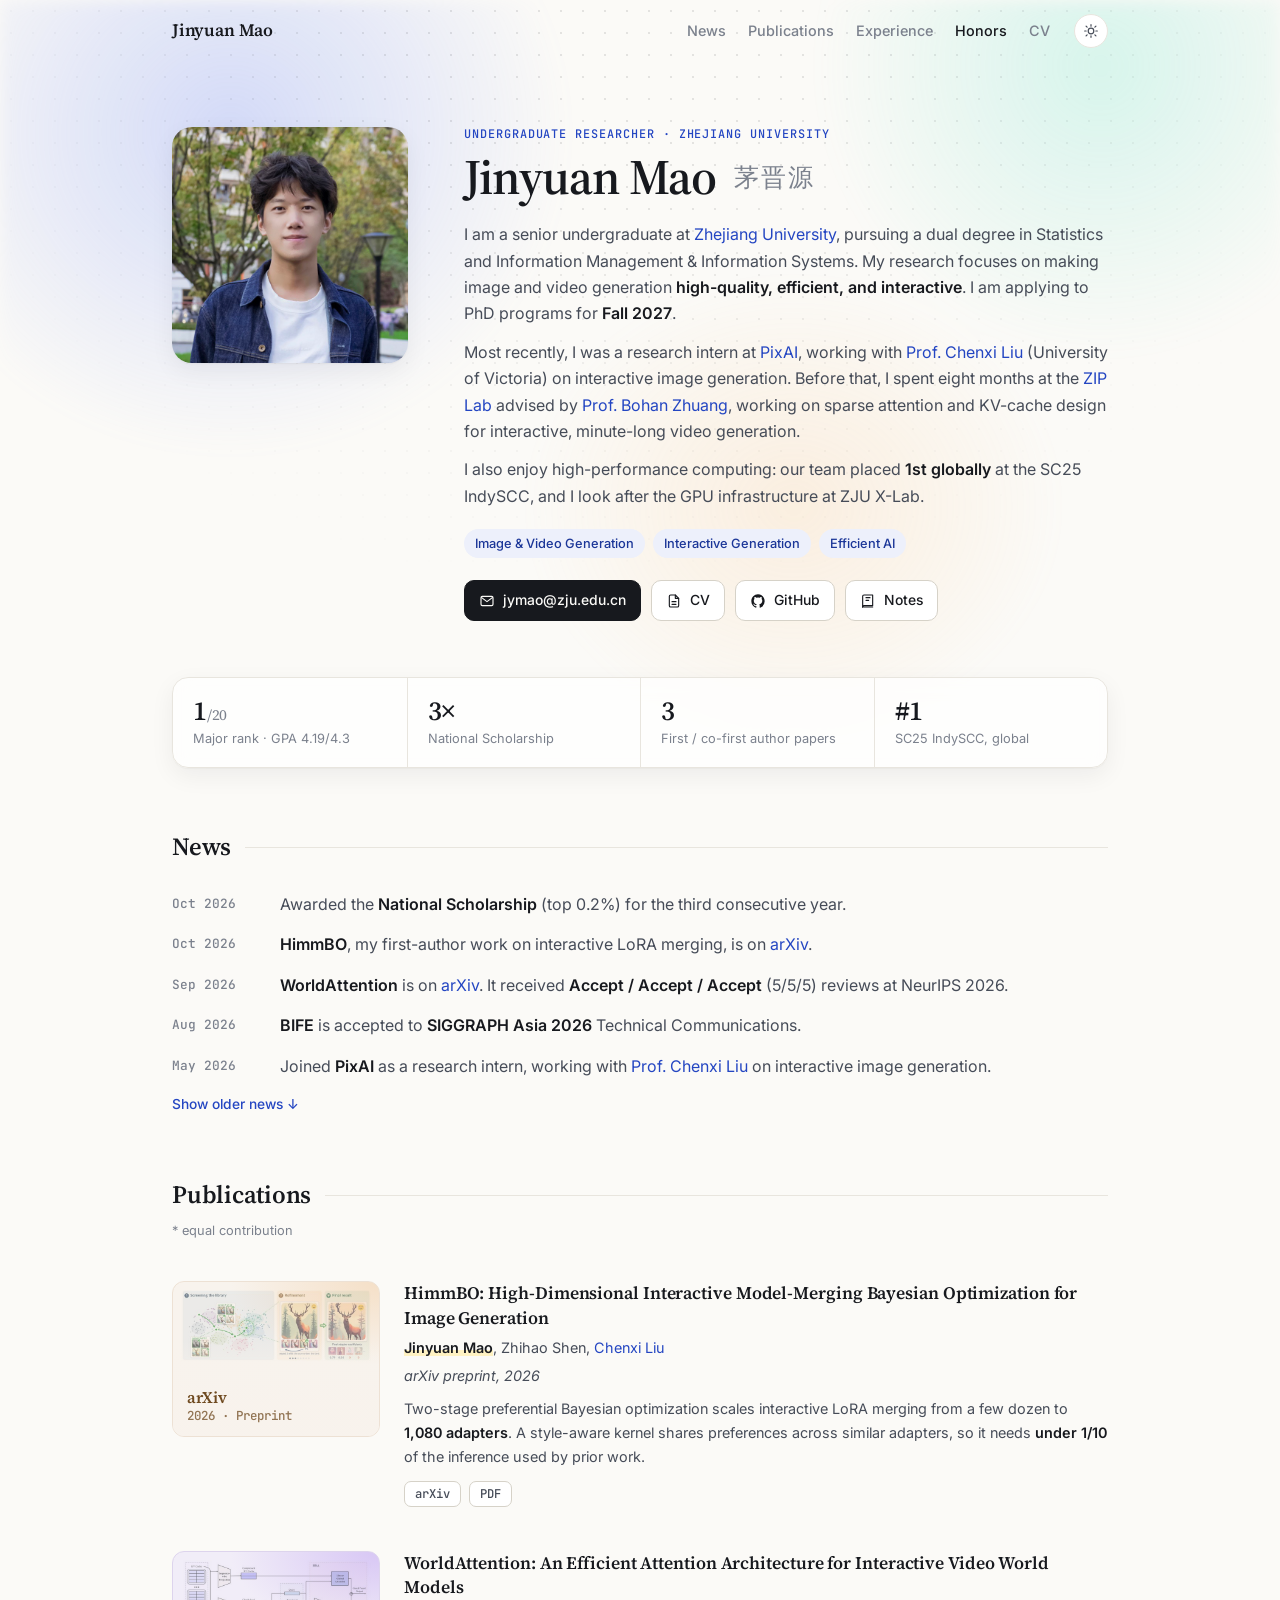
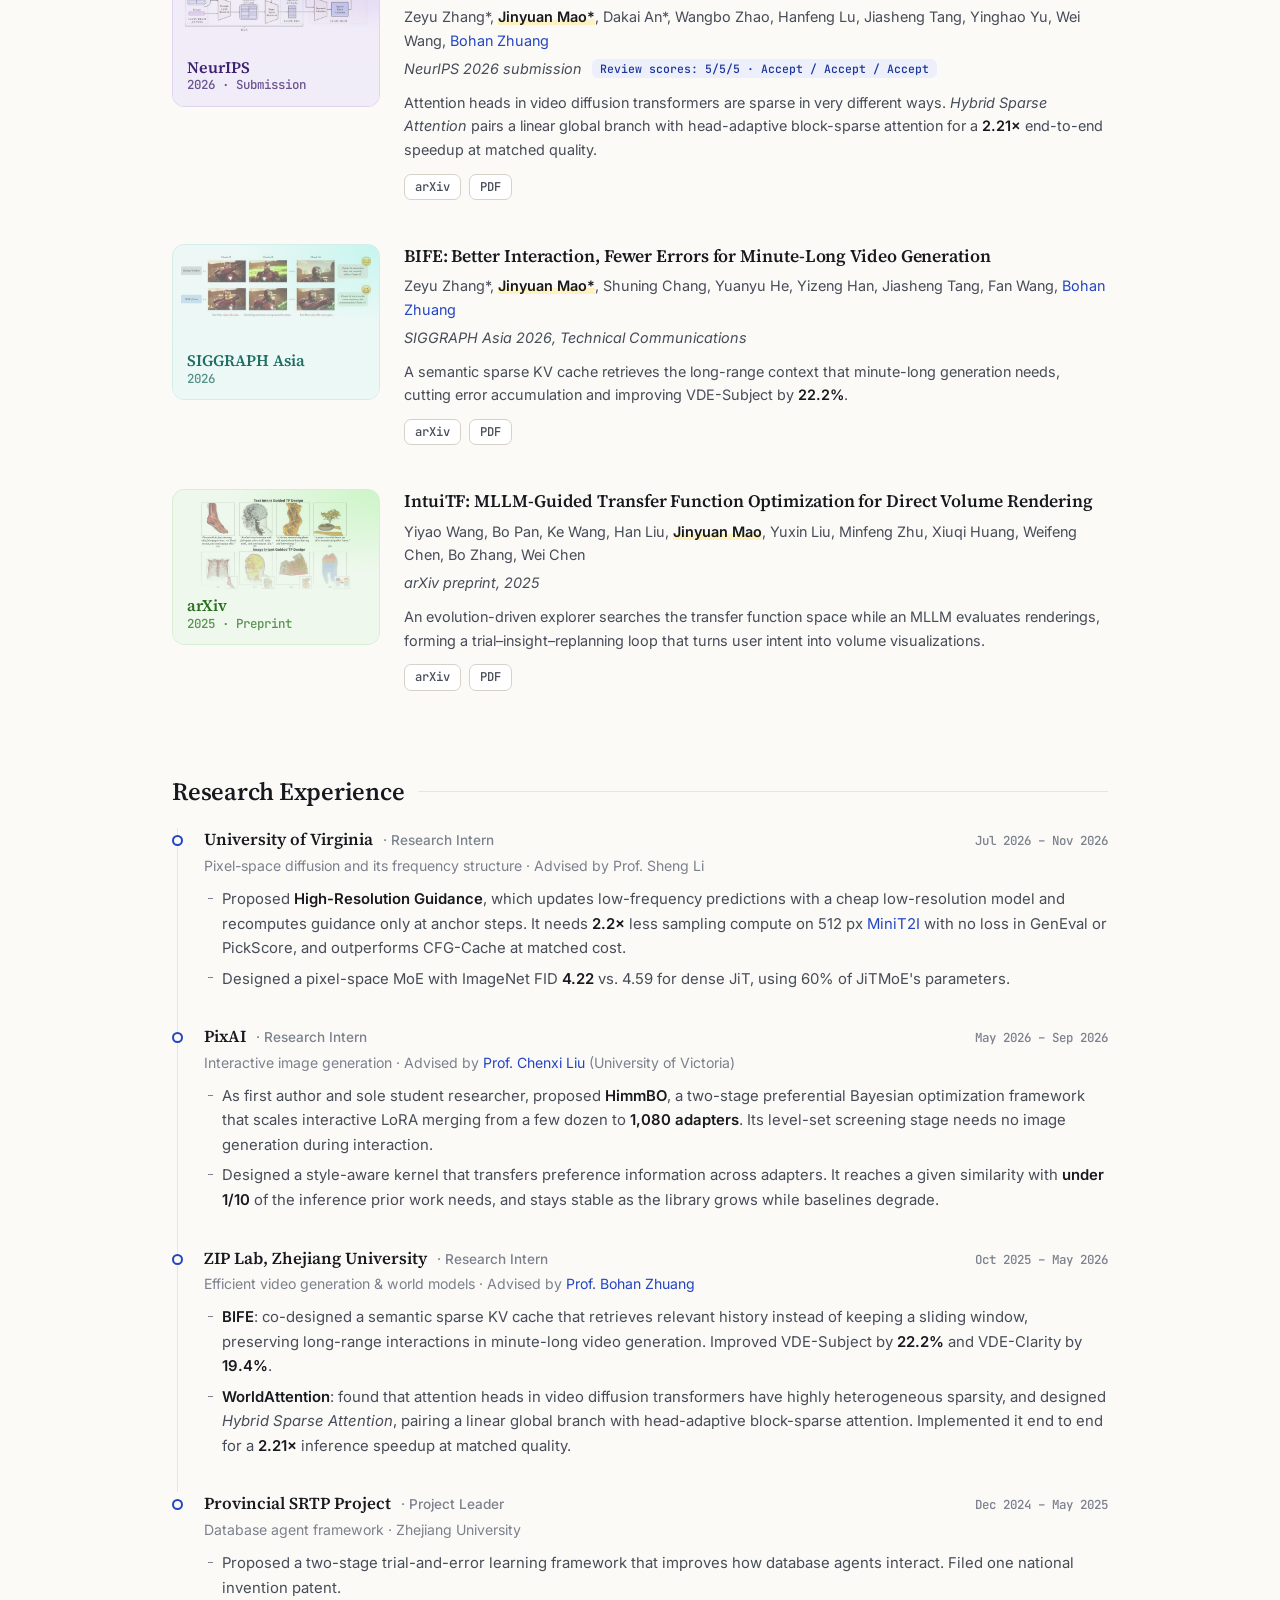
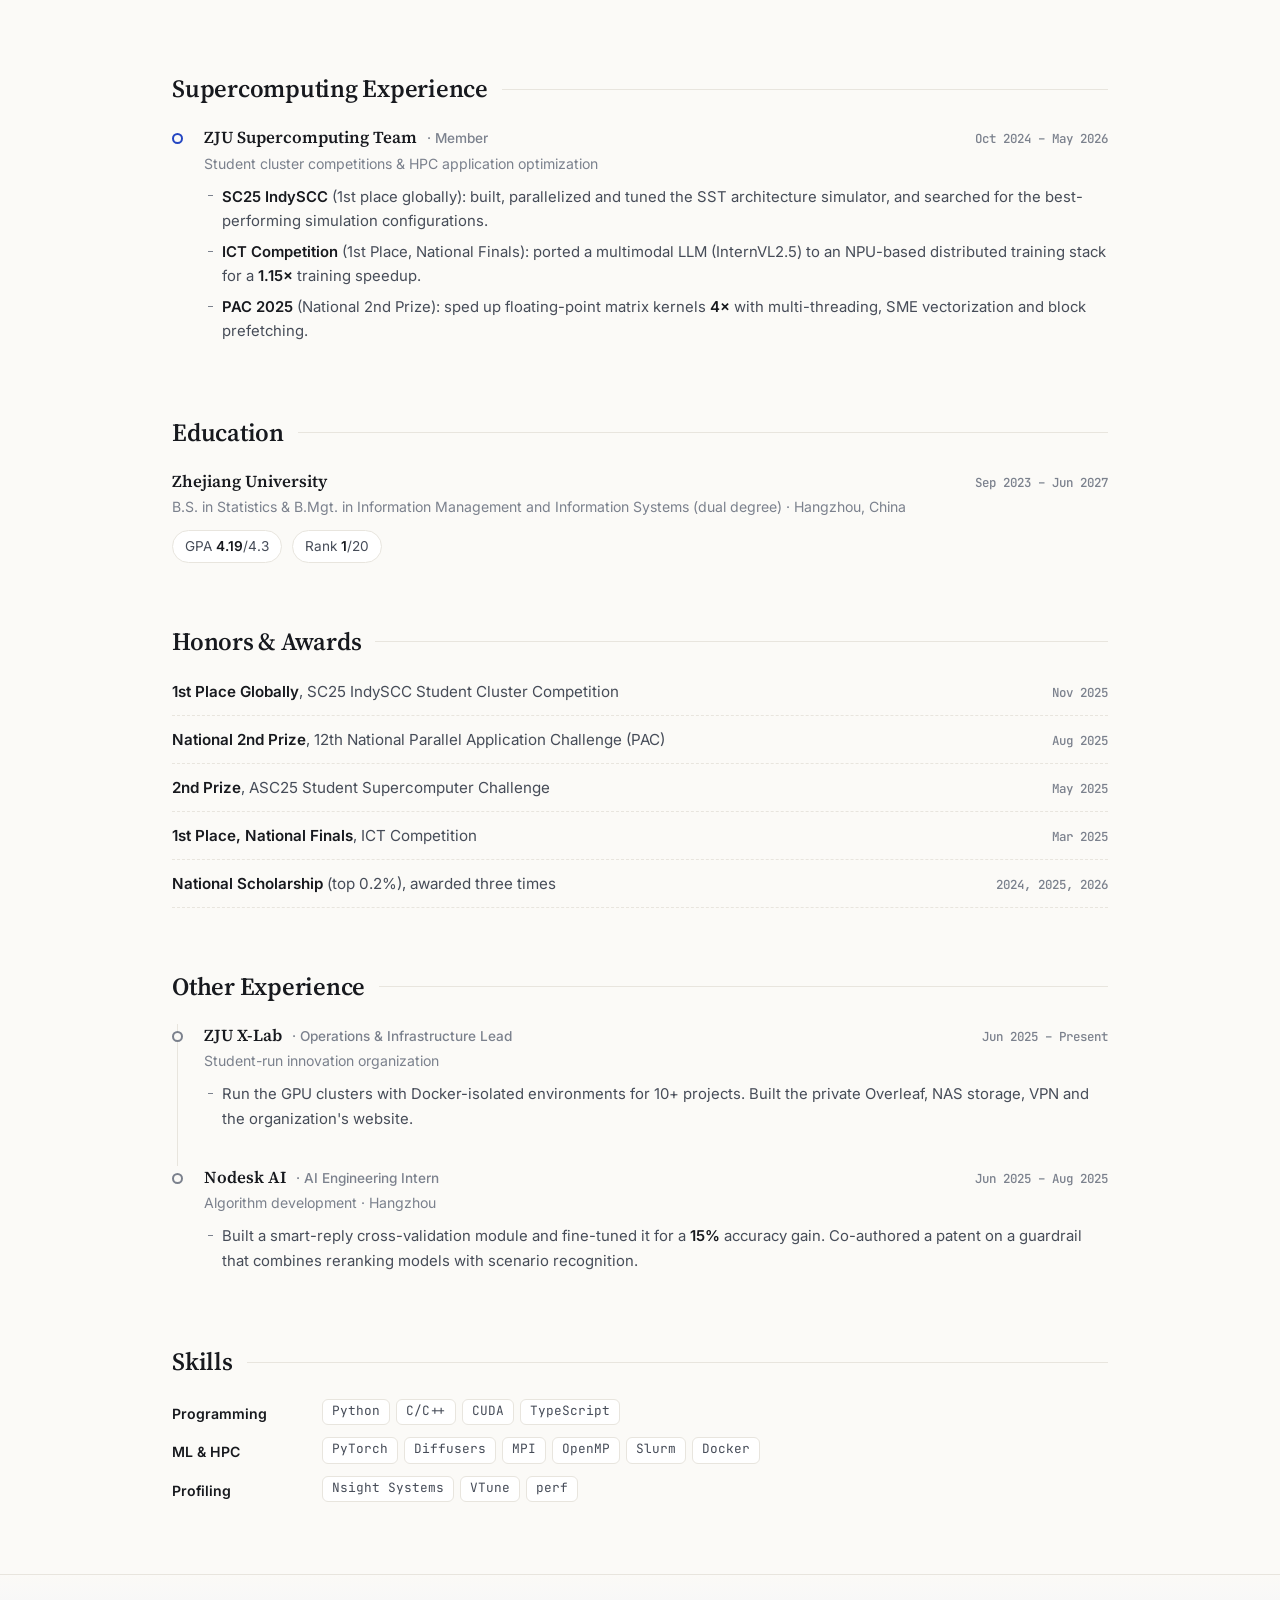
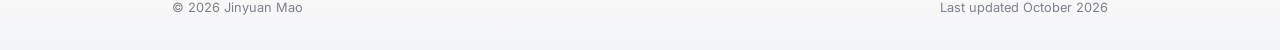
==== index.html @ d1b97c1f "UVA internship ended Nov 2026; update CV PDF Co-Authored-By: Claude Opus 5.5 <noreply@anthropic.com>" ====
<!doctype html>
<html lang="en">
<head>
  <meta charset="utf-8">
  <meta name="viewport" content="width=device-width, initial-scale=1">
  <title>Jinyuan Mao · 茅晋源</title>
  <meta name="description" content="Jinyuan Mao — undergraduate researcher at Zhejiang University working on generative models and efficient AI for computer vision: interactive, efficient image and video generation.">
  <meta name="author" content="Jinyuan Mao">
  <meta property="og:title" content="Jinyuan Mao">
  <meta property="og:description" content="Generative AI · Efficient AI · Zhejiang University">
  <meta property="og:image" content="https://skeletalknight.github.io/assets/img/avatar.jpg">
  <meta property="og:url" content="https://skeletalknight.github.io/">
  <link rel="icon" type="image/png" href="assets/img/favicon.png">
  <link rel="canonical" href="https://skeletalknight.github.io/">
  <script type="application/ld+json">
  {
    "@context": "https://schema.org",
    "@type": "Person",
    "name": "Jinyuan Mao",
    "alternateName": "茅晋源",
    "url": "https://skeletalknight.github.io/",
    "image": "https://skeletalknight.github.io/assets/img/avatar.jpg",
    "email": "mailto:jymao@zju.edu.cn",
    "affiliation": { "@type": "CollegeOrUniversity", "name": "Zhejiang University" },
    "knowsAbout": ["Computer Vision", "Image and Video Generation", "Interactive Generation", "Efficient AI"],
    "sameAs": [
      "https://github.com/skeletalknight",
      "https://skeletalknight.github.io/My-Notebook/"
    ]
  }
  </script>

  <link rel="preconnect" href="https://fonts.googleapis.com">
  <link rel="preconnect" href="https://fonts.gstatic.com" crossorigin>
  <link href="https://fonts.googleapis.com/css2?family=Inter:wght@400;500;600&family=JetBrains+Mono:wght@400;500&family=Source+Serif+4:ital,opsz,wght@0,8..60,400;0,8..60,600;1,8..60,400&display=swap" rel="stylesheet">
  <link rel="stylesheet" href="style.css?v=20261029">

  <!-- Apply the saved theme before first paint to avoid a flash. -->
  <script>
    try {
      var t = localStorage.getItem("theme");
      if (t) document.documentElement.setAttribute("data-theme", t);
    } catch (e) {}
  </script>
</head>
<body>

<header class="topbar">
  <div class="topbar-inner">
    <a class="brand" href="#top">Jinyuan Mao</a>
    <nav class="nav" aria-label="Sections">
      <a href="#news">News</a>
      <a href="#publications">Publications</a>
      <a href="#experience">Experience</a>
      <a href="#honors">Honors</a>
      <a href="assets/Jinyuan_Mao_CV.pdf" target="_blank" rel="noopener">CV</a>
    </nav>
    <button class="theme-toggle" id="theme-toggle" type="button" aria-label="Toggle dark mode">
      <svg class="i-sun" viewBox="0 0 24 24" aria-hidden="true"><circle cx="12" cy="12" r="4.2"/><path d="M12 2.5v2.2M12 19.3v2.2M4.6 4.6l1.6 1.6M17.8 17.8l1.6 1.6M2.5 12h2.2M19.3 12h2.2M4.6 19.4l1.6-1.6M17.8 6.2l1.6-1.6"/></svg>
      <svg class="i-moon" viewBox="0 0 24 24" aria-hidden="true"><path d="M20.5 14.6A8.5 8.5 0 0 1 9.4 3.5a8.5 8.5 0 1 0 11.1 11.1Z"/></svg>
    </button>
  </div>
</header>

<main class="wrap" id="top">

  <!-- ============ ABOUT ============ -->
  <section class="hero" id="about">
    <div class="hero-photo">
      <img src="assets/img/avatar.jpg" alt="Portrait of Jinyuan Mao" width="640" height="640">
    </div>

    <div class="hero-body">
      <p class="eyebrow">Undergraduate Researcher · Zhejiang University</p>
      <h1 class="name">Jinyuan Mao <span class="name-zh" lang="zh">茅晋源</span></h1>

      <div class="bio">
        <p>
          I am a senior undergraduate at <a href="https://www.zju.edu.cn/english/" target="_blank" rel="noopener">Zhejiang University</a>,
          pursuing a dual degree in Statistics and Information Management &amp; Information Systems.
          My research focuses on making image and video generation
          <strong>high-quality, efficient, and interactive</strong>.
          I am applying to PhD programs for <strong>Fall 2027</strong>.
        </p>
        <p>
          Most recently, I was a research intern at <a href="https://pixai.art" target="_blank" rel="noopener">PixAI</a>,
          working with <a href="https://chenxil21.github.io/" target="_blank" rel="noopener">Prof. Chenxi Liu</a> (University of Victoria) on interactive image generation.
          Before that, I spent eight months at the <a href="https://ziplab.co" target="_blank" rel="noopener">ZIP Lab</a>
          advised by <a href="https://bohanzhuang.github.io" target="_blank" rel="noopener">Prof. Bohan Zhuang</a>,
          working on sparse attention and KV-cache design for interactive, minute-long video generation.
        </p>
        <p>
          I also enjoy high-performance computing: our team placed <strong>1st globally</strong> at the
          SC25 IndySCC, and I look after the GPU infrastructure at ZJU X-Lab.
        </p>
      </div>

      <ul class="tags" aria-label="Research interests">
        <li>Image &amp; Video Generation</li>
        <li>Interactive Generation</li>
        <li>Efficient AI</li>
      </ul>

      <div class="links">
        <a class="btn btn-primary" href="mailto:jymao@zju.edu.cn">
          <svg viewBox="0 0 24 24" aria-hidden="true"><rect x="3" y="5" width="18" height="14" rx="2"/><path d="m4 7 8 6 8-6"/></svg>
          jymao@zju.edu.cn
        </a>
        <a class="btn" href="assets/Jinyuan_Mao_CV.pdf" target="_blank" rel="noopener">
          <svg viewBox="0 0 24 24" aria-hidden="true"><path d="M14 3H7a2 2 0 0 0-2 2v14a2 2 0 0 0 2 2h10a2 2 0 0 0 2-2V8z"/><path d="M14 3v5h5M9 13h6M9 17h6"/></svg>
          CV
        </a>
        <a class="btn" href="https://github.com/skeletalknight" target="_blank" rel="noopener">
          <svg viewBox="0 0 24 24" aria-hidden="true" class="fill"><path d="M12 2C6.48 2 2 6.58 2 12.24c0 4.52 2.87 8.35 6.84 9.7.5.1.68-.22.68-.49l-.01-1.89c-2.78.62-3.37-1.22-3.37-1.22-.46-1.2-1.12-1.51-1.12-1.51-.92-.65.07-.64.07-.64 1.01.07 1.55 1.08 1.55 1.08.91 1.59 2.38 1.13 2.96.86.09-.68.35-1.13.63-1.39-2.22-.26-4.56-1.14-4.56-5.08 0-1.12.39-2.04 1.03-2.76-.1-.26-.45-1.31.1-2.73 0 0 .84-.27 2.75 1.05a9.34 9.34 0 0 1 5.01 0c1.9-1.32 2.74-1.05 2.74-1.05.55 1.42.2 2.47.1 2.73.64.72 1.02 1.64 1.02 2.76 0 3.95-2.35 4.82-4.59 5.07.36.32.68.95.68 1.91l-.01 2.83c0 .27.18.6.69.49A10.26 10.26 0 0 0 22 12.24C22 6.58 17.52 2 12 2Z"/></svg>
          GitHub
        </a>
        <a class="btn" href="https://skeletalknight.github.io/My-Notebook/" target="_blank" rel="noopener">
          <svg viewBox="0 0 24 24" aria-hidden="true"><path d="M4 19.5V5a2 2 0 0 1 2-2h13v16H6a2 2 0 0 0-2 2.5Z"/><path d="M4 19.5A2 2 0 0 0 6 21h13M9 7h6M9 11h4"/></svg>
          Notes
        </a>
      </div>
    </div>
  </section>

  <!-- quick facts -->
  <section class="facts" aria-label="Highlights">
    <div class="fact"><span class="fact-num">1<small>/20</small></span><span class="fact-label">Major rank · GPA 4.19/4.3</span></div>
    <div class="fact"><span class="fact-num">3×</span><span class="fact-label">National Scholarship</span></div>
    <div class="fact"><span class="fact-num">3</span><span class="fact-label">First / co-first author papers</span></div>
    <div class="fact"><span class="fact-num">#1</span><span class="fact-label">SC25 IndySCC, global</span></div>
  </section>

  <!-- ============ NEWS ============ -->
  <section class="section" id="news">
    <h2 class="section-title">News</h2>
    <ul class="news" id="news-list">
      <li><time>Oct 2026</time><p>Awarded the <strong>National Scholarship</strong> (top 0.2%) for the third consecutive year.</p></li>
      <li><time>Oct 2026</time><p><strong>HimmBO</strong>, my first-author work on interactive LoRA merging, is on <a href="https://arxiv.org/abs/2610.30875" target="_blank" rel="noopener">arXiv</a>.</p></li>
      <li><time>Sep 2026</time><p><strong>WorldAttention</strong> is on <a href="https://arxiv.org/abs/2609.34606" target="_blank" rel="noopener">arXiv</a>. It received <strong>Accept / Accept / Accept</strong> (5/5/5) reviews at NeurIPS 2026.</p></li>
      <li><time>Aug 2026</time><p><strong>BIFE</strong> is accepted to <strong>SIGGRAPH Asia 2026</strong> Technical Communications.</p></li>
      <li><time>May 2026</time><p>Joined <strong>PixAI</strong> as a research intern, working with <a href="https://chenxil21.github.io/" target="_blank" rel="noopener">Prof. Chenxi Liu</a> on interactive image generation.</p></li>
      <li class="more"><time>Nov 2025</time><p>Our team won <strong>1st place globally</strong> at the SC25 IndySCC Student Cluster Competition.</p></li>
      <li class="more"><time>Oct 2025</time><p>Awarded the <strong>National Scholarship</strong> (top 0.2%) for the second consecutive year.</p></li>
      <li class="more"><time>Oct 2025</time><p>Joined the <strong>ZIP Lab</strong> at Zhejiang University, advised by <a href="https://bohanzhuang.github.io" target="_blank" rel="noopener">Prof. Bohan Zhuang</a>.</p></li>
      <li class="more"><time>Aug 2025</time><p><strong>National 2nd Prize</strong> at the 12th National Parallel Application Challenge (PAC).</p></li>
      <li class="more"><time>Jun 2025</time><p>Designed and built the official website of <a href="http://zjuxlab.com/" target="_blank" rel="noopener">ZJU X-Lab</a> from scratch.</p></li>
      <li class="more"><time>May 2025</time><p>My study notes are online: <a href="https://skeletalknight.github.io/My-Notebook/" target="_blank" rel="noopener">My Notebook</a>.</p></li>
      <li class="more"><time>Mar 2025</time><p><strong>1st place</strong> in the National Finals of the ICT Competition.</p></li>
    </ul>
    <button class="text-btn" id="news-toggle" type="button" aria-expanded="false" aria-controls="news-list">Show older news</button>
  </section>

  <!-- ============ PUBLICATIONS ============ -->
  <section class="section" id="publications">
    <h2 class="section-title">Publications</h2>
    <p class="section-note">* equal contribution</p>

    <article class="pub">
      <div class="pub-venue" style="--h: 32">
        <img class="pv-img" src="assets/img/pubs/himmbo.jpg" alt="" loading="lazy" width="600" height="450">
        <span class="pv-name">arXiv</span>
        <span class="pv-year">2026 · Preprint</span>
      </div>
      <div class="pub-body">
        <h3 class="pub-title">HimmBO: High-Dimensional Interactive Model-Merging Bayesian Optimization for Image Generation</h3>
        <p class="pub-authors"><span class="me">Jinyuan Mao</span>, Zhihao Shen, <a href="https://chenxil21.github.io/" target="_blank" rel="noopener">Chenxi Liu</a></p>
        <p class="pub-where"><em>arXiv preprint, 2026</em></p>
        <p class="pub-tldr">Two-stage preferential Bayesian optimization scales interactive LoRA merging from a few dozen to <strong>1,080 adapters</strong>. A style-aware kernel shares preferences across similar adapters, so it needs <strong>under 1/10</strong> of the inference used by prior work.</p>
        <div class="pub-links">
          <a href="https://arxiv.org/abs/2610.30875" target="_blank" rel="noopener">arXiv</a>
          <a href="https://arxiv.org/pdf/2610.30875" target="_blank" rel="noopener">PDF</a>
        </div>
      </div>
    </article>

    <article class="pub">
      <div class="pub-venue" style="--h: 262">
        <img class="pv-img" src="assets/img/pubs/worldattn.jpg" alt="" loading="lazy" width="600" height="450">
        <span class="pv-name">NeurIPS</span>
        <span class="pv-year">2026 · Submission</span>
      </div>
      <div class="pub-body">
        <h3 class="pub-title">WorldAttention: An Efficient Attention Architecture for Interactive Video World Models</h3>
        <p class="pub-authors">Zeyu Zhang*, <span class="me">Jinyuan Mao*</span>, Dakai An*, Wangbo Zhao, Hanfeng Lu, Jiasheng Tang, Yinghao Yu, Wei Wang, <a href="https://bohanzhuang.github.io" target="_blank" rel="noopener">Bohan Zhuang</a></p>
        <p class="pub-where"><em>NeurIPS 2026 submission</em> <span class="badge">Review scores: 5/5/5 · Accept / Accept / Accept</span></p>
        <p class="pub-tldr">Attention heads in video diffusion transformers are sparse in very different ways. <em>Hybrid Sparse Attention</em> pairs a linear global branch with head-adaptive block-sparse attention for a <strong>2.21×</strong> end-to-end speedup at matched quality.</p>
        <div class="pub-links">
          <a href="https://arxiv.org/abs/2609.34606" target="_blank" rel="noopener">arXiv</a>
          <a href="https://arxiv.org/pdf/2609.34606" target="_blank" rel="noopener">PDF</a>
        </div>
      </div>
    </article>

    <article class="pub">
      <div class="pub-venue" style="--h: 172">
        <img class="pv-img" src="assets/img/pubs/bife.jpg" alt="" loading="lazy" width="600" height="450">
        <span class="pv-name">SIGGRAPH Asia</span>
        <span class="pv-year">2026</span>
      </div>
      <div class="pub-body">
        <h3 class="pub-title">BIFE: Better Interaction, Fewer Errors for Minute-Long Video Generation</h3>
        <p class="pub-authors">Zeyu Zhang*, <span class="me">Jinyuan Mao*</span>, Shuning Chang, Yuanyu He, Yizeng Han, Jiasheng Tang, Fan Wang, <a href="https://bohanzhuang.github.io" target="_blank" rel="noopener">Bohan Zhuang</a></p>
        <p class="pub-where"><em>SIGGRAPH Asia 2026, Technical Communications</em></p>
        <p class="pub-tldr">A semantic sparse KV cache retrieves the long-range context that minute-long generation needs, cutting error accumulation and improving VDE-Subject by <strong>22.2%</strong>.</p>
        <div class="pub-links">
          <a href="https://arxiv.org/abs/2511.22973" target="_blank" rel="noopener">arXiv</a>
          <a href="https://arxiv.org/pdf/2511.22973" target="_blank" rel="noopener">PDF</a>
        </div>
      </div>
    </article>

    <article class="pub">
      <div class="pub-venue" style="--h: 112">
        <img class="pv-img" src="assets/img/pubs/intuitf.jpg" alt="" loading="lazy" width="600" height="450">
        <span class="pv-name">arXiv</span>
        <span class="pv-year">2025 · Preprint</span>
      </div>
      <div class="pub-body">
        <h3 class="pub-title">IntuiTF: MLLM-Guided Transfer Function Optimization for Direct Volume Rendering</h3>
        <p class="pub-authors">Yiyao Wang, Bo Pan, Ke Wang, Han Liu, <span class="me">Jinyuan Mao</span>, Yuxin Liu, Minfeng Zhu, Xiuqi Huang, Weifeng Chen, Bo Zhang, Wei Chen</p>
        <p class="pub-where"><em>arXiv preprint, 2025</em></p>
        <p class="pub-tldr">An evolution-driven explorer searches the transfer function space while an MLLM evaluates renderings, forming a trial–insight–replanning loop that turns user intent into volume visualizations.</p>
        <div class="pub-links">
          <a href="https://arxiv.org/abs/2506.18407" target="_blank" rel="noopener">arXiv</a>
          <a href="https://arxiv.org/pdf/2506.18407" target="_blank" rel="noopener">PDF</a>
        </div>
      </div>
    </article>
  </section>

  <!-- ============ EXPERIENCE ============ -->
  <section class="section" id="experience">
    <h2 class="section-title">Research Experience</h2>

    <ol class="timeline">
      <li class="tl-item">
        <div class="tl-head">
          <h3>University of Virginia <span class="role">Research Intern</span></h3>
          <span class="tl-date">Jul 2026 – Nov 2026</span>
        </div>
        <p class="tl-sub">Pixel-space diffusion and its frequency structure · Advised by Prof. Sheng Li</p>
        <ul>
          <li>Proposed <strong>High-Resolution Guidance</strong>, which updates low-frequency predictions with a cheap low-resolution model and recomputes guidance only at anchor steps. It needs <strong>2.2×</strong> less sampling compute on 512 px <a href="https://peppaking8.github.io/minit2i/" target="_blank" rel="noopener">MiniT2I</a> with no loss in GenEval or PickScore, and outperforms CFG-Cache at matched cost.</li>
          <li>Designed a pixel-space MoE with ImageNet FID <strong>4.22</strong> vs. 4.59 for dense JiT, using 60% of JiTMoE's parameters.</li>
        </ul>
      </li>

      <li class="tl-item">
        <div class="tl-head">
          <h3><a href="https://pixai.art" target="_blank" rel="noopener">PixAI</a> <span class="role">Research Intern</span></h3>
          <span class="tl-date">May 2026 – Sep 2026</span>
        </div>
        <p class="tl-sub">Interactive image generation · Advised by <a href="https://chenxil21.github.io/" target="_blank" rel="noopener">Prof. Chenxi Liu</a> (University of Victoria)</p>
        <ul>
          <li>As first author and sole student researcher, proposed <strong>HimmBO</strong>, a two-stage preferential Bayesian optimization framework that scales interactive LoRA merging from a few dozen to <strong>1,080 adapters</strong>. Its level-set screening stage needs no image generation during interaction.</li>
          <li>Designed a style-aware kernel that transfers preference information across adapters. It reaches a given similarity with <strong>under 1/10</strong> of the inference prior work needs, and stays stable as the library grows while baselines degrade.</li>
        </ul>
      </li>

      <li class="tl-item">
        <div class="tl-head">
          <h3><a href="https://ziplab.co" target="_blank" rel="noopener">ZIP Lab, Zhejiang University</a> <span class="role">Research Intern</span></h3>
          <span class="tl-date">Oct 2025 – May 2026</span>
        </div>
        <p class="tl-sub">Efficient video generation &amp; world models · Advised by <a href="https://bohanzhuang.github.io" target="_blank" rel="noopener">Prof. Bohan Zhuang</a></p>
        <ul>
          <li><strong>BIFE</strong>: co-designed a semantic sparse KV cache that retrieves relevant history instead of keeping a sliding window, preserving long-range interactions in minute-long video generation. Improved VDE-Subject by <strong>22.2%</strong> and VDE-Clarity by <strong>19.4%</strong>.</li>
          <li><strong>WorldAttention</strong>: found that attention heads in video diffusion transformers have highly heterogeneous sparsity, and designed <em>Hybrid Sparse Attention</em>, pairing a linear global branch with head-adaptive block-sparse attention. Implemented it end to end for a <strong>2.21×</strong> inference speedup at matched quality.</li>
        </ul>
      </li>

      <li class="tl-item">
        <div class="tl-head">
          <h3>Provincial SRTP Project <span class="role">Project Leader</span></h3>
          <span class="tl-date">Dec 2024 – May 2025</span>
        </div>
        <p class="tl-sub">Database agent framework · Zhejiang University</p>
        <ul>
          <li>Proposed a two-stage trial-and-error learning framework that improves how database agents interact. Filed one national invention patent.</li>
        </ul>
      </li>
    </ol>
  </section>

  <!-- ============ SUPERCOMPUTING ============ -->
  <section class="section" id="hpc">
    <h2 class="section-title">Supercomputing Experience</h2>
    <ol class="timeline">
      <li class="tl-item">
        <div class="tl-head">
          <h3>ZJU Supercomputing Team <span class="role">Member</span></h3>
          <span class="tl-date">Oct 2024 – May 2026</span>
        </div>
        <p class="tl-sub">Student cluster competitions &amp; HPC application optimization</p>
        <ul>
          <li><strong>SC25 IndySCC</strong> (1st place globally): built, parallelized and tuned the SST architecture simulator, and searched for the best-performing simulation configurations.</li>
          <li><strong>ICT Competition</strong> (1st Place, National Finals): ported a multimodal LLM (InternVL2.5) to an NPU-based distributed training stack for a <strong>1.15×</strong> training speedup.</li>
          <li><strong>PAC 2025</strong> (National 2nd Prize): sped up floating-point matrix kernels <strong>4×</strong> with multi-threading, SME vectorization and block prefetching.</li>
        </ul>
      </li>
    </ol>
  </section>

  <!-- ============ EDUCATION ============ -->
  <section class="section" id="education">
    <h2 class="section-title">Education</h2>
    <div class="edu">
      <div class="tl-head">
        <h3><a href="https://www.zju.edu.cn/english/" target="_blank" rel="noopener">Zhejiang University</a></h3>
        <span class="tl-date">Sep 2023 – Jun 2027</span>
      </div>
      <p class="tl-sub">B.S. in Statistics &amp; B.Mgt. in Information Management and Information Systems (dual degree) · Hangzhou, China</p>
      <p class="edu-stats"><span>GPA <strong>4.19</strong>/4.3</span><span>Rank <strong>1</strong>/20</span></p>
    </div>
  </section>

  <!-- ============ HONORS ============ -->
  <section class="section" id="honors">
    <h2 class="section-title">Honors &amp; Awards</h2>
    <ul class="honors">
      <li><span class="h-what"><strong>1st Place Globally</strong>, SC25 IndySCC Student Cluster Competition</span><span class="h-when">Nov 2025</span></li>
      <li><span class="h-what"><strong>National 2nd Prize</strong>, 12th National Parallel Application Challenge (PAC)</span><span class="h-when">Aug 2025</span></li>
      <li><span class="h-what"><strong>2nd Prize</strong>, ASC25 Student Supercomputer Challenge</span><span class="h-when">May 2025</span></li>
      <li><span class="h-what"><strong>1st Place, National Finals</strong>, ICT Competition</span><span class="h-when">Mar 2025</span></li>
      <li><span class="h-what"><strong>National Scholarship</strong> (top 0.2%), awarded three times</span><span class="h-when">2024, 2025, 2026</span></li>
    </ul>
  </section>

  <!-- ============ OTHER EXPERIENCE ============ -->
  <section class="section" id="other">
    <h2 class="section-title">Other Experience</h2>
    <ol class="timeline compact">
      <li class="tl-item">
        <div class="tl-head">
          <h3><a href="http://zjuxlab.com/" target="_blank" rel="noopener">ZJU X-Lab</a> <span class="role">Operations &amp; Infrastructure Lead</span></h3>
          <span class="tl-date">Jun 2025 – Present</span>
        </div>
        <p class="tl-sub">Student-run innovation organization</p>
        <ul>
          <li>Run the GPU clusters with Docker-isolated environments for 10+ projects. Built the private Overleaf, NAS storage, VPN and the organization's website.</li>
        </ul>
      </li>
      <li class="tl-item">
        <div class="tl-head">
          <h3>Nodesk AI <span class="role">AI Engineering Intern</span></h3>
          <span class="tl-date">Jun 2025 – Aug 2025</span>
        </div>
        <p class="tl-sub">Algorithm development · Hangzhou</p>
        <ul>
          <li>Built a smart-reply cross-validation module and fine-tuned it for a <strong>15%</strong> accuracy gain. Co-authored a patent on a guardrail that combines reranking models with scenario recognition.</li>
        </ul>
      </li>
    </ol>
  </section>

  <!-- ============ SKILLS ============ -->
  <section class="section" id="skills">
    <h2 class="section-title">Skills</h2>
    <dl class="skills">
      <dt>Programming</dt>
      <dd><span>Python</span><span>C/C++</span><span>CUDA</span><span>TypeScript</span></dd>
      <dt>ML &amp; HPC</dt>
      <dd><span>PyTorch</span><span>Diffusers</span><span>MPI</span><span>OpenMP</span><span>Slurm</span><span>Docker</span></dd>
      <dt>Profiling</dt>
      <dd><span>Nsight Systems</span><span>VTune</span><span>perf</span></dd>
    </dl>
  </section>

</main>

<footer class="footer">
  <div class="wrap footer-inner">
    <span>© <span id="year">2026</span> Jinyuan Mao</span>
    <span>Last updated October 2026</span>
  </div>
</footer>

<script src="main.js?v=20261018" defer></script>
</body>
</html>
---- style.css ----
/* ---------- Tokens ---------- */
:root {
  --bg: #fbfaf7;
  --surface: #ffffff;
  --ink: #17191e;
  --ink-2: #464c58;
  --ink-3: #7b818d;
  --line: #e8e5de;
  --line-strong: #d6d2c8;
  --accent: #2446c2;
  --accent-ink: #1b3698;
  --accent-soft: #edf0fb;
  --me: #fff2c2;
  --shadow: 0 1px 2px rgba(20, 22, 30, .04), 0 8px 24px rgba(20, 22, 30, .06);
  --dot: rgba(23, 25, 30, .10);
  --glow-1: hsl(228 92% 72% / .30);
  --glow-2: hsl(168 70% 62% / .22);
  --glow-3: hsl(32 95% 72% / .18);

  --serif: "Source Serif 4", "Iowan Old Style", Georgia, "Songti SC", serif;
  --sans: "Inter", -apple-system, BlinkMacSystemFont, "Segoe UI", "PingFang SC", "Helvetica Neue", Arial, sans-serif;
  --mono: "JetBrains Mono", ui-monospace, SFMono-Regular, Menlo, monospace;

  --maxw: 1000px;
  --gutter: clamp(18px, 4vw, 32px);
  color-scheme: light;
}

:root[data-theme="dark"] {
  --bg: #0f1115;
  --surface: #161920;
  --ink: #e9eaee;
  --ink-2: #b4b9c4;
  --ink-3: #828896;
  --line: #242832;
  --line-strong: #323744;
  --accent: #93a6ff;
  --accent-ink: #b5c2ff;
  --accent-soft: #1b2140;
  --me: #3a3214;
  --shadow: 0 1px 2px rgba(0, 0, 0, .3), 0 8px 24px rgba(0, 0, 0, .25);
  --dot: rgba(255, 255, 255, .07);
  --glow-1: hsl(228 80% 60% / .22);
  --glow-2: hsl(168 60% 45% / .14);
  --glow-3: hsl(280 60% 60% / .12);
  color-scheme: dark;
}

@media (prefers-color-scheme: dark) {
  :root:not([data-theme="light"]) {
    --bg: #0f1115;
    --surface: #161920;
    --ink: #e9eaee;
    --ink-2: #b4b9c4;
    --ink-3: #828896;
    --line: #242832;
    --line-strong: #323744;
    --accent: #93a6ff;
    --accent-ink: #b5c2ff;
    --accent-soft: #1b2140;
    --me: #3a3214;
    --shadow: 0 1px 2px rgba(0, 0, 0, .3), 0 8px 24px rgba(0, 0, 0, .25);
    --dot: rgba(255, 255, 255, .07);
    --glow-1: hsl(228 80% 60% / .22);
    --glow-2: hsl(168 60% 45% / .14);
    --glow-3: hsl(280 60% 60% / .12);
    color-scheme: dark;
  }
}

/* ---------- Base ---------- */
*, *::before, *::after { box-sizing: border-box; }

html { scroll-behavior: smooth; scroll-padding-top: 76px; }

body {
  margin: 0;
  background: var(--bg);
  color: var(--ink);
  font: 400 16px/1.65 var(--sans);
  -webkit-font-smoothing: antialiased;
  text-rendering: optimizeLegibility;
}

img { max-width: 100%; display: block; }

/* ---------- Background decoration ---------- */
body { position: relative; overflow-x: clip; }

/* Soft colour glow behind the hero. */
body::before {
  content: "";
  position: absolute;
  inset: 0 0 auto 0;
  height: 1100px;
  z-index: -1;
  pointer-events: none;
  background:
    radial-gradient(38% 42% at 18% 12%, var(--glow-1), transparent 70%),
    radial-gradient(32% 38% at 86% 6%, var(--glow-2), transparent 70%),
    radial-gradient(30% 30% at 62% 46%, var(--glow-3), transparent 70%);
  filter: blur(8px);
}

/* Fine dot grid that fades out downward. */
body::after {
  content: "";
  position: absolute;
  inset: 0 0 auto 0;
  height: 1100px;
  z-index: -1;
  pointer-events: none;
  background-image: radial-gradient(var(--dot) 1px, transparent 1.4px);
  background-size: 22px 22px;
  -webkit-mask-image: radial-gradient(ellipse 75% 70% at 50% 0%, #000 25%, transparent 78%);
  mask-image: radial-gradient(ellipse 75% 70% at 50% 0%, #000 25%, transparent 78%);
}

@media (prefers-reduced-motion: no-preference) {
  body::before { animation: drift 18s ease-in-out infinite alternate; }
}
@keyframes drift {
  from { transform: translate3d(0, 0, 0); }
  to   { transform: translate3d(2.5%, 18px, 0) scale(1.04); }
}

a {
  color: var(--accent);
  text-decoration: none;
  background-image: linear-gradient(currentColor, currentColor);
  background-size: 0 1px;
  background-position: 0 100%;
  background-repeat: no-repeat;
  transition: background-size .2s ease, color .2s ease;
}
a:hover { background-size: 100% 1px; }

strong { font-weight: 600; color: var(--ink); }

::selection { background: var(--accent-soft); }

:focus-visible { outline: 2px solid var(--accent); outline-offset: 3px; border-radius: 4px; }

.wrap {
  max-width: var(--maxw);
  margin: 0 auto;
  padding-inline: var(--gutter);
}

/* ---------- Top bar ---------- */
.topbar {
  position: sticky;
  top: 0;
  z-index: 10;
  background: transparent;
  border-bottom: 1px solid transparent;
  transition: border-color .2s ease, background-color .2s ease;
}
.topbar.scrolled {
  background: color-mix(in srgb, var(--bg) 82%, transparent);
  -webkit-backdrop-filter: saturate(160%) blur(12px);
  backdrop-filter: saturate(160%) blur(12px);
  border-bottom-color: var(--line);
}

.topbar-inner {
  max-width: var(--maxw);
  margin: 0 auto;
  padding: 14px var(--gutter);
  display: flex;
  align-items: center;
  gap: 24px;
}

.brand {
  font: 600 1.08rem/1 var(--serif);
  color: var(--ink);
  letter-spacing: -.01em;
  background: none;
  opacity: 0;
  transform: translateY(4px);
  transition: opacity .25s ease, transform .25s ease;
}
.topbar.scrolled .brand { opacity: 1; transform: none; }

.nav { margin-left: auto; display: flex; gap: 22px; }
.nav a {
  color: var(--ink-3);
  font-size: .9rem;
  font-weight: 500;
  background: none;
}
.nav a:hover, .nav a.active { color: var(--ink); }

.theme-toggle {
  width: 34px; height: 34px;
  display: grid; place-items: center;
  border: 1px solid var(--line);
  border-radius: 999px;
  background: var(--surface);
  color: var(--ink-2);
  cursor: pointer;
  transition: border-color .2s ease, color .2s ease;
}
.theme-toggle:hover { border-color: var(--line-strong); color: var(--ink); }
.theme-toggle svg { width: 16px; height: 16px; fill: none; stroke: currentColor; stroke-width: 1.8; stroke-linecap: round; }
.theme-toggle .i-moon { display: none; }
:root[data-theme="dark"] .theme-toggle .i-sun { display: none; }
:root[data-theme="dark"] .theme-toggle .i-moon { display: block; }
@media (prefers-color-scheme: dark) {
  :root:not([data-theme="light"]) .theme-toggle .i-sun { display: none; }
  :root:not([data-theme="light"]) .theme-toggle .i-moon { display: block; }
}

/* ---------- Hero ---------- */
.hero {
  display: grid;
  grid-template-columns: 236px 1fr;
  gap: clamp(28px, 5vw, 56px);
  align-items: start;
  padding-block: clamp(32px, 6vw, 64px) 8px;
}

.hero-photo img {
  width: 100%;
  height: auto;
  aspect-ratio: 1;
  object-fit: cover;
  object-position: 50% 30%;
  border-radius: 20px;
  box-shadow: var(--shadow);
}

.eyebrow {
  margin: 0 0 10px;
  font: 500 .74rem/1.2 var(--mono);
  letter-spacing: .08em;
  text-transform: uppercase;
  color: var(--accent);
}

.name {
  margin: 0 0 18px;
  font: 600 clamp(2.2rem, 5vw, 3.1rem)/1.05 var(--serif);
  letter-spacing: -.02em;
}
.name-zh {
  font-family: "Songti SC", "Noto Serif SC", var(--serif);
  font-weight: 400;
  font-size: .5em;
  color: var(--ink-3);
  letter-spacing: .08em;
  margin-left: .35em;
  vertical-align: .35em;
}

.bio p { margin: 0 0 12px; color: var(--ink-2); }
.bio p:last-child { margin-bottom: 0; }

.tags {
  list-style: none;
  padding: 0;
  margin: 20px 0 0;
  display: flex; flex-wrap: wrap; gap: 8px;
}
.tags li {
  font-size: .8rem;
  font-weight: 500;
  padding: 4px 11px;
  border-radius: 999px;
  background: var(--accent-soft);
  color: var(--accent-ink);
}

.links { display: flex; flex-wrap: wrap; gap: 10px; margin-top: 22px; }

.btn {
  display: inline-flex; align-items: center; gap: 8px;
  padding: 8px 14px;
  font-size: .87rem;
  font-weight: 500;
  color: var(--ink);
  border: 1px solid var(--line-strong);
  border-radius: 10px;
  background: var(--surface);
  transition: border-color .2s ease, transform .2s ease, box-shadow .2s ease;
}
.btn:hover { border-color: var(--ink-3); transform: translateY(-1px); box-shadow: var(--shadow); }
.btn svg { width: 16px; height: 16px; fill: none; stroke: currentColor; stroke-width: 1.7; stroke-linecap: round; stroke-linejoin: round; }
.btn svg.fill { fill: currentColor; stroke: none; }
.btn-primary { background: var(--ink); color: var(--bg); border-color: var(--ink); }
.btn-primary:hover { border-color: var(--ink); }

/* ---------- Facts ---------- */
.facts {
  display: grid;
  grid-template-columns: repeat(4, 1fr);
  margin-top: clamp(32px, 5vw, 48px);
  border: 1px solid var(--line);
  border-radius: 16px;
  background: color-mix(in srgb, var(--surface) 70%, transparent);
  -webkit-backdrop-filter: blur(10px);
  backdrop-filter: blur(10px);
  box-shadow: var(--shadow);
  overflow: hidden;
}
.fact {
  padding: 18px 20px;
  display: flex; flex-direction: column; gap: 2px;
}
.fact + .fact { border-left: 1px solid var(--line); }
.fact-num {
  font: 600 1.7rem/1.1 var(--serif);
  letter-spacing: -.02em;
  font-variant-numeric: tabular-nums;
}
.fact-num small { font-size: .55em; color: var(--ink-3); font-weight: 400; margin-left: 1px; }
.fact-label { font-size: .8rem; color: var(--ink-3); }

/* ---------- Sections ---------- */
.section { padding-top: clamp(44px, 6vw, 64px); }

.section-title {
  display: flex; align-items: center; gap: 14px;
  margin: 0 0 22px;
  font: 600 1.55rem/1.2 var(--serif);
  letter-spacing: -.01em;
}
.section-title::after {
  content: "";
  flex: 1;
  height: 1px;
  background: var(--line);
}
.section-note { margin: -12px 0 18px; font-size: .8rem; color: var(--ink-3); }

/* ---------- News ---------- */
.news { list-style: none; margin: 0; padding: 0; }
.news li {
  display: grid;
  grid-template-columns: 92px 1fr;
  gap: 16px;
  padding: 7px 0;
}
.news time {
  font: 500 .8rem/1.65rem var(--mono);
  color: var(--ink-3);
  white-space: nowrap;
}
.news p { margin: 0; color: var(--ink-2); }
.news li.more { display: none; }
.news.expanded li.more { display: grid; }

.text-btn {
  margin-top: 10px;
  padding: 0;
  border: 0;
  background: none;
  color: var(--accent);
  font: 500 .86rem var(--sans);
  cursor: pointer;
}
.text-btn::after { content: " ↓"; }
.text-btn[aria-expanded="true"]::after { content: " ↑"; }
.text-btn:hover { text-decoration: underline; text-underline-offset: 3px; }

/* ---------- Publications ---------- */
.pub {
  display: grid;
  grid-template-columns: 208px 1fr;
  gap: 24px;
  padding: 22px;
  margin: 0 -22px;
  border-radius: 16px;
  transition: background-color .2s ease;
}
.pub:hover { background: var(--surface); box-shadow: var(--shadow); }

.pub-venue {
  --h: 220;
  aspect-ratio: 4 / 3;
  border-radius: 12px;
  display: flex; flex-direction: column; justify-content: flex-end;
  padding: 12px 14px;
  background:
    radial-gradient(120% 90% at 100% 0%, hsl(var(--h) 70% 86% / .9), transparent 60%),
    hsl(var(--h) 45% 95%);
  color: hsl(var(--h) 55% 28%);
  border: 1px solid hsl(var(--h) 40% 88%);
}
.pub-venue { position: relative; overflow: hidden; isolation: isolate; --sl: 45% 95%; }
.pv-img {
  position: absolute; top: 8px; left: 8px; z-index: -2;
  width: calc(100% - 16px); height: calc(66% - 8px);
  object-fit: contain; object-position: center top;
  border-radius: 4px;
  mix-blend-mode: multiply;
  opacity: .6;
  transition: opacity .3s ease;
}
.pub-venue::after {
  content: ""; position: absolute; inset: 0; z-index: -1;
  background: linear-gradient(to top, hsl(var(--h) var(--sl)) 22%, hsl(var(--h) var(--sl) / .4) 46%, transparent 62%);
}
.pub:hover .pv-img { opacity: 1; }
:root[data-theme="dark"] .pv-img { mix-blend-mode: normal; opacity: .45; }
:root[data-theme="dark"] .pub:hover .pv-img { opacity: .9; }
@media (prefers-color-scheme: dark) {
  :root:not([data-theme="light"]) .pv-img { mix-blend-mode: normal; opacity: .45; }
  :root:not([data-theme="light"]) .pub:hover .pv-img { opacity: .9; }
}
.pv-name { font: 600 1rem/1.15 var(--serif); }
.pv-year { font: 500 .78rem/1.4 var(--mono); opacity: .75; }

:root[data-theme="dark"] .pub-venue {
  --sl: 25% 15%;
  background:
    radial-gradient(120% 90% at 100% 0%, hsl(var(--h) 45% 30% / .7), transparent 60%),
    hsl(var(--h) 25% 15%);
  color: hsl(var(--h) 70% 82%);
  border-color: hsl(var(--h) 25% 24%);
}
@media (prefers-color-scheme: dark) {
  :root:not([data-theme="light"]) .pub-venue {
    --sl: 25% 15%;
    background:
      radial-gradient(120% 90% at 100% 0%, hsl(var(--h) 45% 30% / .7), transparent 60%),
      hsl(var(--h) 25% 15%);
    color: hsl(var(--h) 70% 82%);
    border-color: hsl(var(--h) 25% 24%);
  }
}

.pub-title {
  margin: 0 0 6px;
  font: 600 1.1rem/1.38 var(--serif);
  letter-spacing: -.005em;
}
.pub-authors { margin: 0; font-size: .9rem; color: var(--ink-2); }
.me {
  font-weight: 600;
  color: var(--ink);
  background: linear-gradient(transparent 62%, var(--me) 62%);
}
.pub-where { margin: 4px 0 0; font-size: .9rem; color: var(--ink-2); display: flex; flex-wrap: wrap; align-items: center; gap: 4px 10px; }
.badge {
  font: 500 .72rem/1.5 var(--mono);
  padding: 1px 8px;
  border-radius: 6px;
  background: var(--accent-soft);
  color: var(--accent-ink);
}
.pub-tldr { margin: 10px 0 0; font-size: .9rem; color: var(--ink-2); }

.pub-links { display: flex; flex-wrap: wrap; gap: 8px; margin-top: 12px; }
.pub-links a {
  font: 500 .76rem/1 var(--mono);
  padding: 6px 10px;
  border: 1px solid var(--line-strong);
  border-radius: 7px;
  color: var(--ink-2);
  background: var(--surface);
  transition: border-color .2s ease, color .2s ease;
}
.pub-links a:hover { color: var(--accent); border-color: var(--accent); }
.soon { font: italic 400 .82rem/1.8 var(--sans); color: var(--ink-3); }

/* ---------- Timeline ---------- */
.timeline { list-style: none; margin: 0; padding: 0; }
.tl-item {
  position: relative;
  padding: 0 0 28px 26px;
  border-left: 1px solid var(--line);
  margin-left: 5px;
}
.tl-item:last-child { padding-bottom: 4px; border-left-color: transparent; }
.tl-item::before {
  content: "";
  position: absolute;
  left: -6px; top: 7px;
  width: 11px; height: 11px;
  border-radius: 50%;
  background: var(--bg);
  border: 2px solid var(--accent);
}
.timeline.compact .tl-item::before { border-color: var(--ink-3); }

.tl-head {
  display: flex; flex-wrap: wrap; align-items: baseline; justify-content: space-between;
  gap: 2px 16px;
}
.tl-head h3 {
  margin: 0;
  font: 600 1.05rem/1.4 var(--serif);
}
.tl-head h3 a { color: var(--ink); }
.tl-head h3 a:hover { color: var(--accent); }
.role {
  font: 500 .85rem var(--sans);
  color: var(--ink-3);
  margin-left: 6px;
}
.role::before { content: "· "; }
.tl-date { font: 500 .78rem var(--mono); color: var(--ink-3); white-space: nowrap; }
.tl-sub { margin: 2px 0 0; font-size: .88rem; color: var(--ink-3); }
.tl-item ul, .edu ul { margin: 10px 0 0; padding-left: 18px; }
.tl-item li { list-style: none; position: relative; margin-bottom: 6px; font-size: .93rem; color: var(--ink-2); }
.tl-item ul li::before {
  content: "";
  position: absolute;
  left: -14px; top: .72em;
  width: 5px; height: 1px;
  background: var(--ink-3);
}

/* ---------- Education ---------- */
.edu-stats { display: flex; gap: 10px; margin: 12px 0 0; flex-wrap: wrap; }
.edu-stats span {
  font-size: .85rem;
  padding: 4px 12px;
  border: 1px solid var(--line);
  border-radius: 999px;
  color: var(--ink-2);
  background: var(--surface);
}

/* ---------- Honors ---------- */
.honors { list-style: none; margin: 0; padding: 0; }
.honors li {
  display: flex; justify-content: space-between; align-items: baseline; gap: 16px;
  padding: 11px 0;
  border-bottom: 1px dashed var(--line);
  color: var(--ink-2);
  font-size: .95rem;
}
.honors li:first-child { padding-top: 0; }
.h-when { font: 500 .78rem var(--mono); color: var(--ink-3); white-space: nowrap; }

/* ---------- Skills ---------- */
.skills {
  display: grid;
  grid-template-columns: 130px 1fr;
  gap: 12px 20px;
  margin: 0;
}
.skills dt { font-size: .88rem; font-weight: 600; padding-top: 3px; }
.skills dd { margin: 0; display: flex; flex-wrap: wrap; gap: 6px; }
.skills dd span {
  font: 400 .8rem/1.6 var(--mono);
  padding: 1px 9px;
  border-radius: 6px;
  border: 1px solid var(--line);
  background: var(--surface);
  color: var(--ink-2);
}

/* ---------- Footer ---------- */
.footer {
  margin-top: 72px;
  border-top: 1px solid var(--line);
  background: linear-gradient(to bottom, transparent, color-mix(in srgb, var(--accent-soft) 60%, transparent));
}
.footer-inner {
  display: flex; justify-content: space-between; flex-wrap: wrap; gap: 8px;
  padding-block: 22px 32px;
  font-size: .8rem;
  color: var(--ink-3);
}

/* ---------- Reveal ---------- */
@media (prefers-reduced-motion: no-preference) {
  .reveal { opacity: 0; transform: translateY(12px); transition: opacity .6s ease, transform .6s ease; }
  .reveal.in { opacity: 1; transform: none; }
}

/* ---------- Responsive ---------- */
@media (max-width: 760px) {
  .nav { display: none; }
  .brand { opacity: 1; transform: none; }
  .topbar-inner { justify-content: space-between; }

  .hero { grid-template-columns: 1fr; }
  .hero-photo { width: 148px; }
  .hero-photo img { border-radius: 50%; }

  .facts { grid-template-columns: repeat(2, 1fr); }
  .fact:nth-child(3) { border-left: 0; }
  .fact:nth-child(n + 3) { border-top: 1px solid var(--line); }

  .news li { grid-template-columns: 1fr; gap: 0; padding: 8px 0; }

  .pub { grid-template-columns: 1fr; gap: 14px; padding: 18px 0; margin: 0; }
  .pub:hover { background: none; box-shadow: none; }
  .pv-img, .pub-venue::after { display: none; }
  .pub-venue { aspect-ratio: auto; flex-direction: row; align-items: baseline; gap: 8px; width: fit-content; padding: 6px 12px; border-radius: 8px; }

  .skills { grid-template-columns: 1fr; gap: 4px; }
  .skills dd { margin-bottom: 10px; }
  .honors li { flex-direction: column; gap: 0; }
}
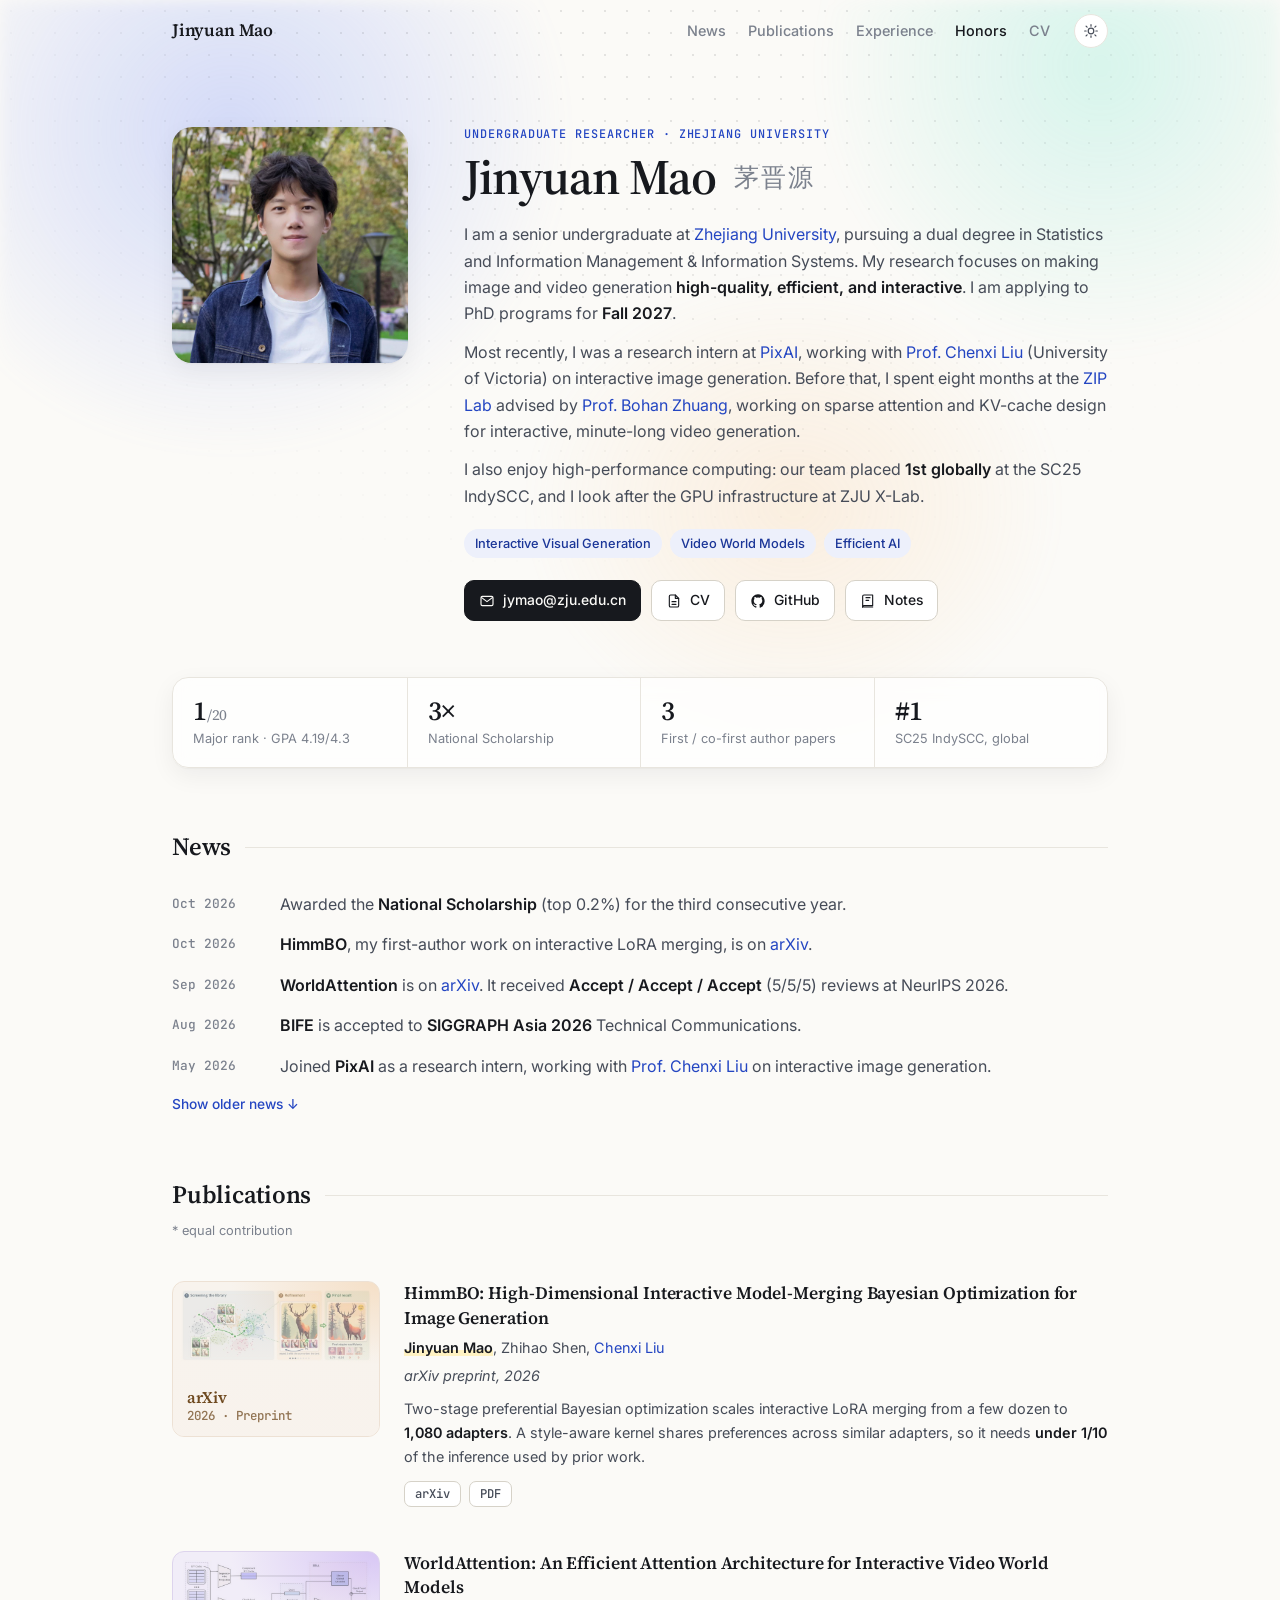
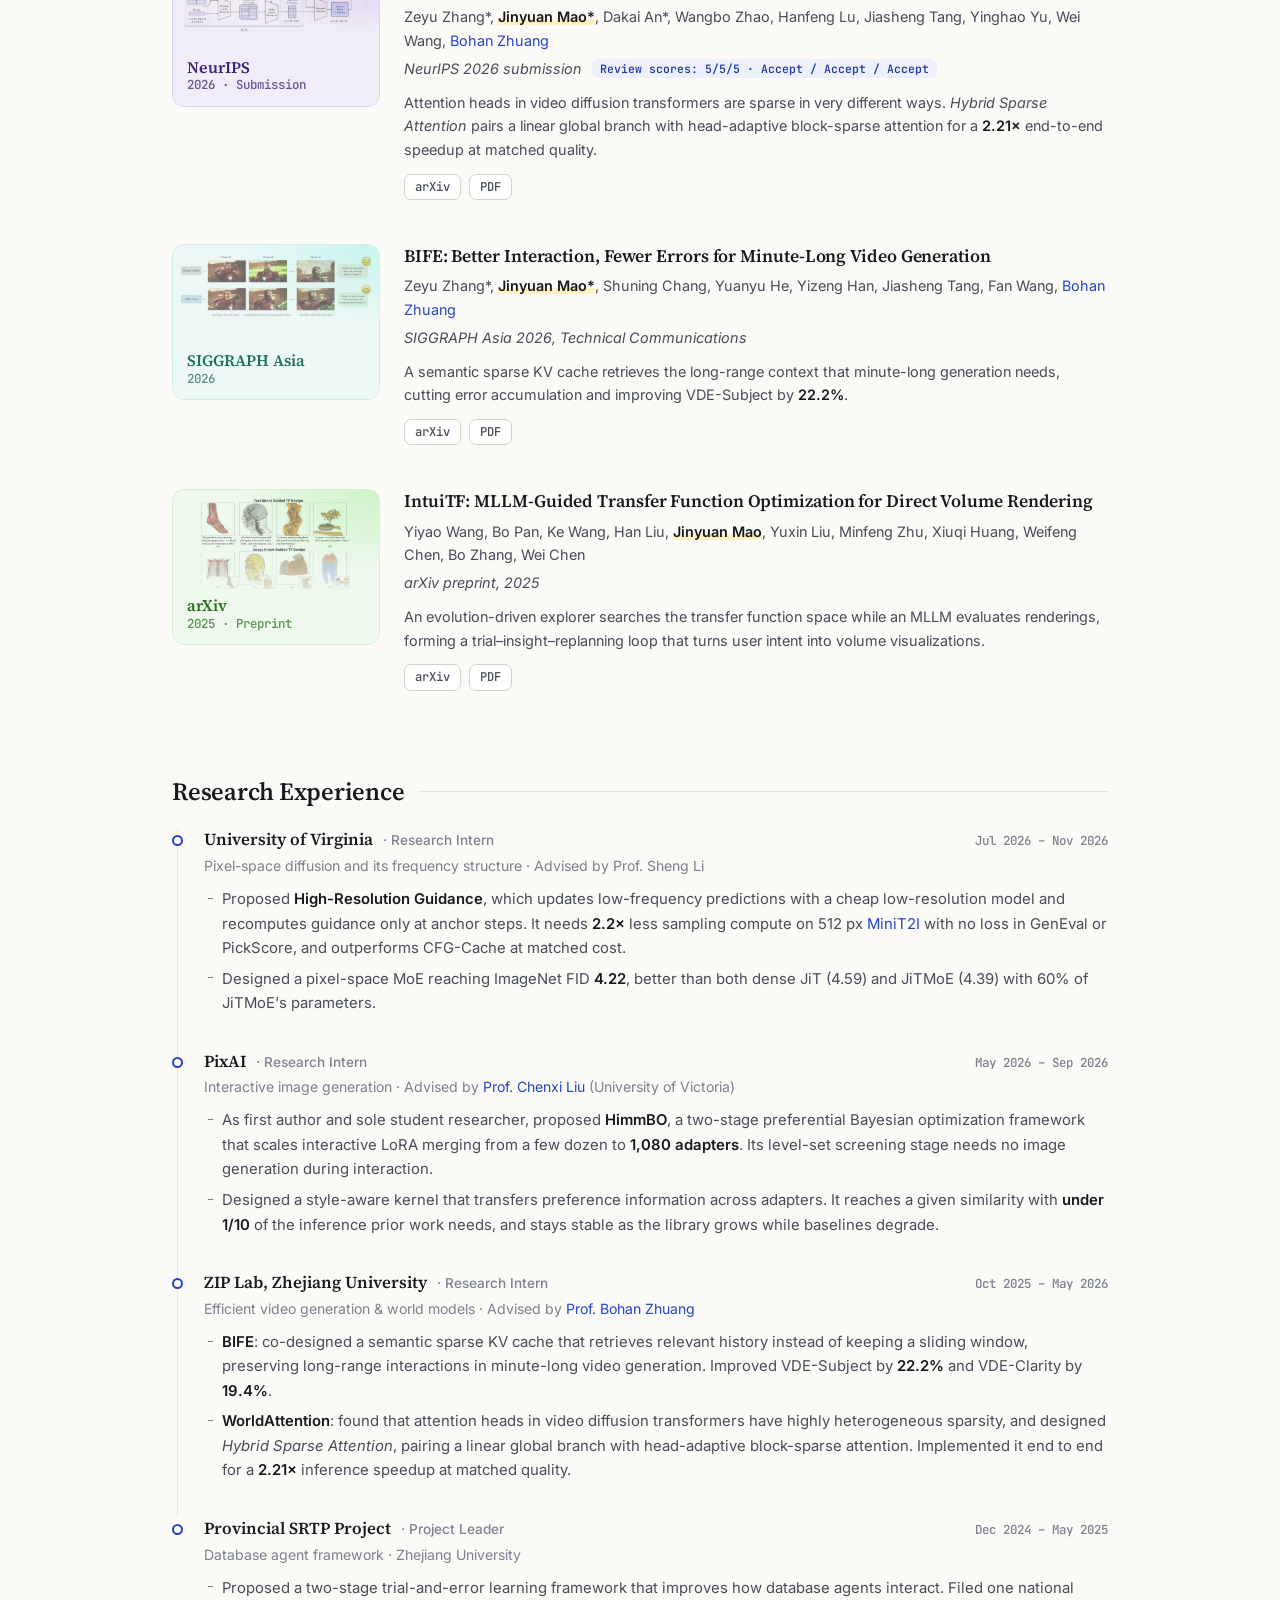
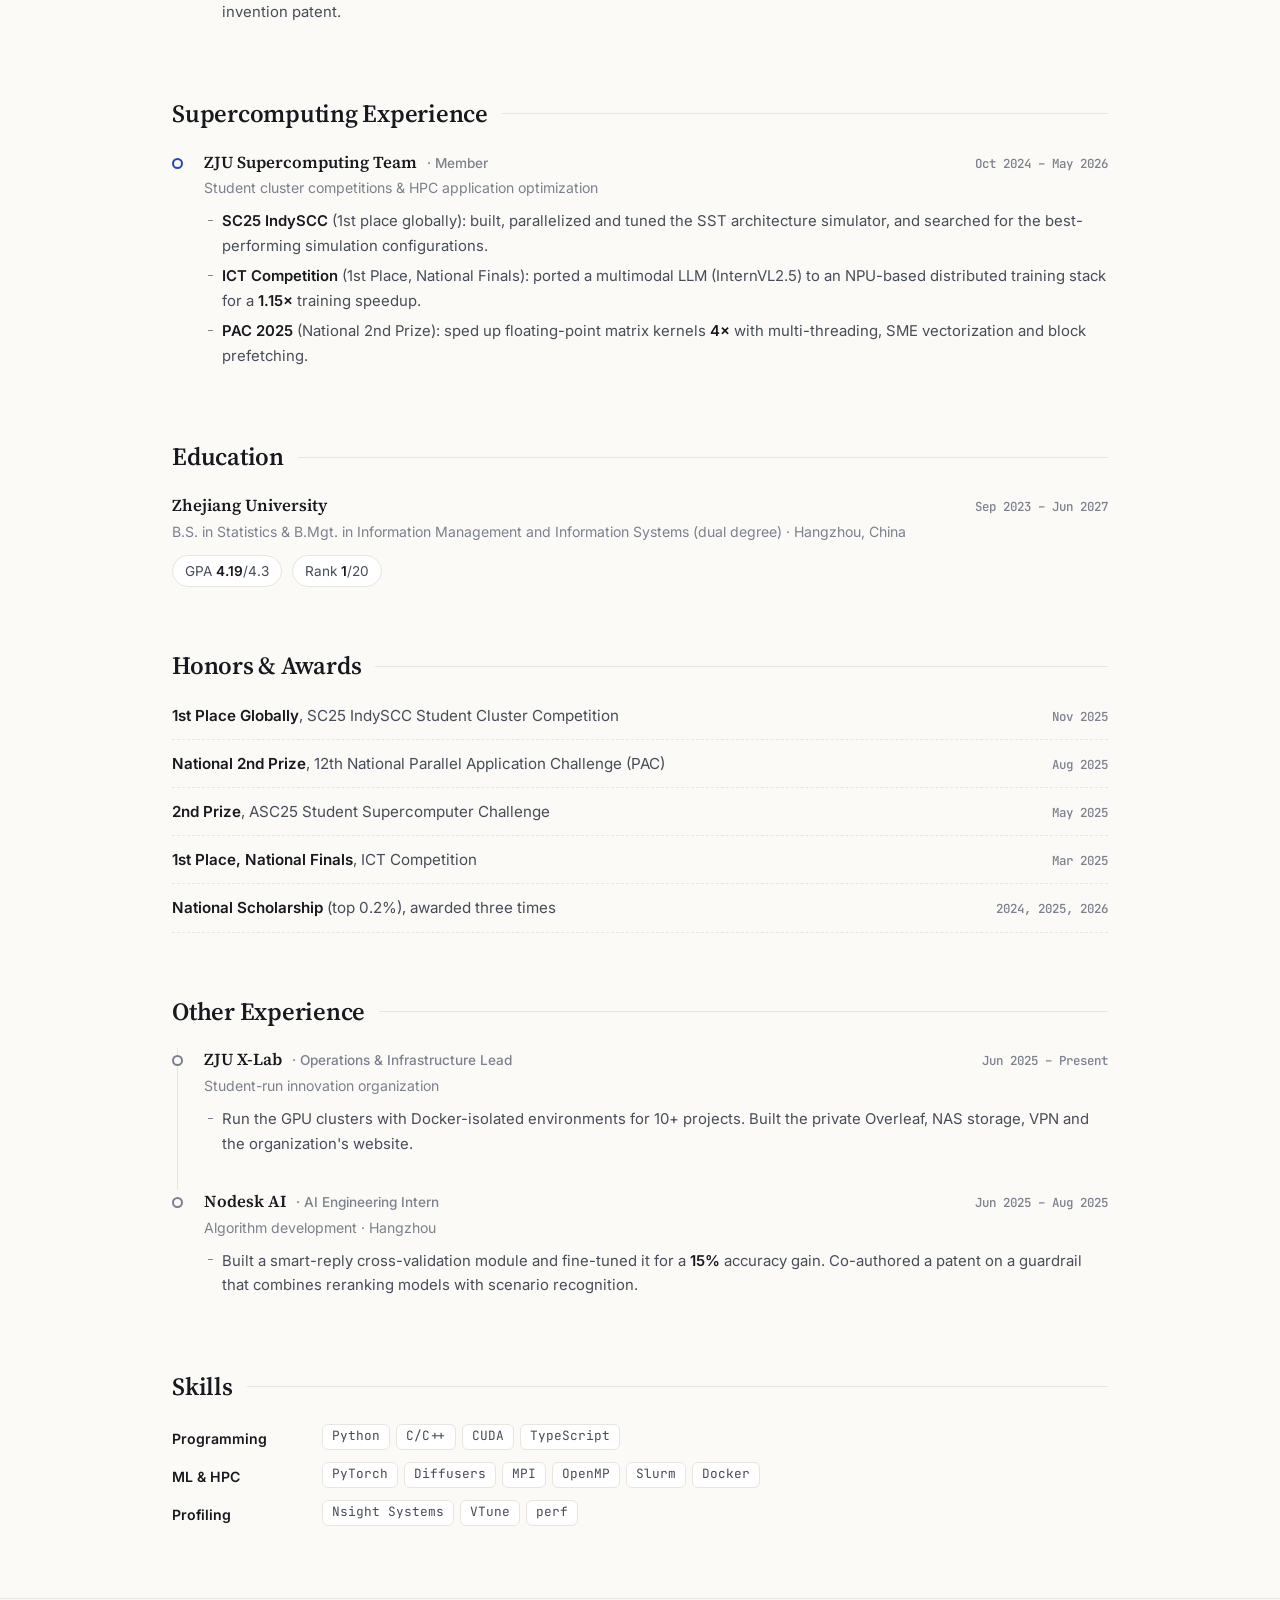
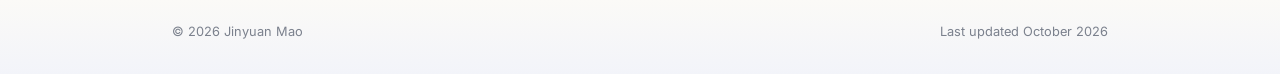
==== commit bfe9ac26: "Align research tags with CV; MoE beats JiT and JiTMoE; update CV PDF Co-Authored-By: Claude Opus 5.5" ====
--- a/index.html
+++ b/index.html
@@ -96,8 +96,8 @@
       </div>
 
       <ul class="tags" aria-label="Research interests">
-        <li>Image &amp; Video Generation</li>
-        <li>Interactive Generation</li>
+        <li>Interactive Visual Generation</li>
+        <li>Video World Models</li>
         <li>Efficient AI</li>
       </ul>
 
@@ -241,7 +241,7 @@
         <p class="tl-sub">Pixel-space diffusion and its frequency structure · Advised by Prof. Sheng Li</p>
         <ul>
           <li>Proposed <strong>High-Resolution Guidance</strong>, which updates low-frequency predictions with a cheap low-resolution model and recomputes guidance only at anchor steps. It needs <strong>2.2×</strong> less sampling compute on 512 px <a href="https://peppaking8.github.io/minit2i/" target="_blank" rel="noopener">MiniT2I</a> with no loss in GenEval or PickScore, and outperforms CFG-Cache at matched cost.</li>
-          <li>Designed a pixel-space MoE with ImageNet FID <strong>4.22</strong> vs. 4.59 for dense JiT, using 60% of JiTMoE's parameters.</li>
+          <li>Designed a pixel-space MoE reaching ImageNet FID <strong>4.22</strong>, better than both dense JiT (4.59) and JiTMoE (4.39) with 60% of JiTMoE's parameters.</li>
         </ul>
       </li>
 
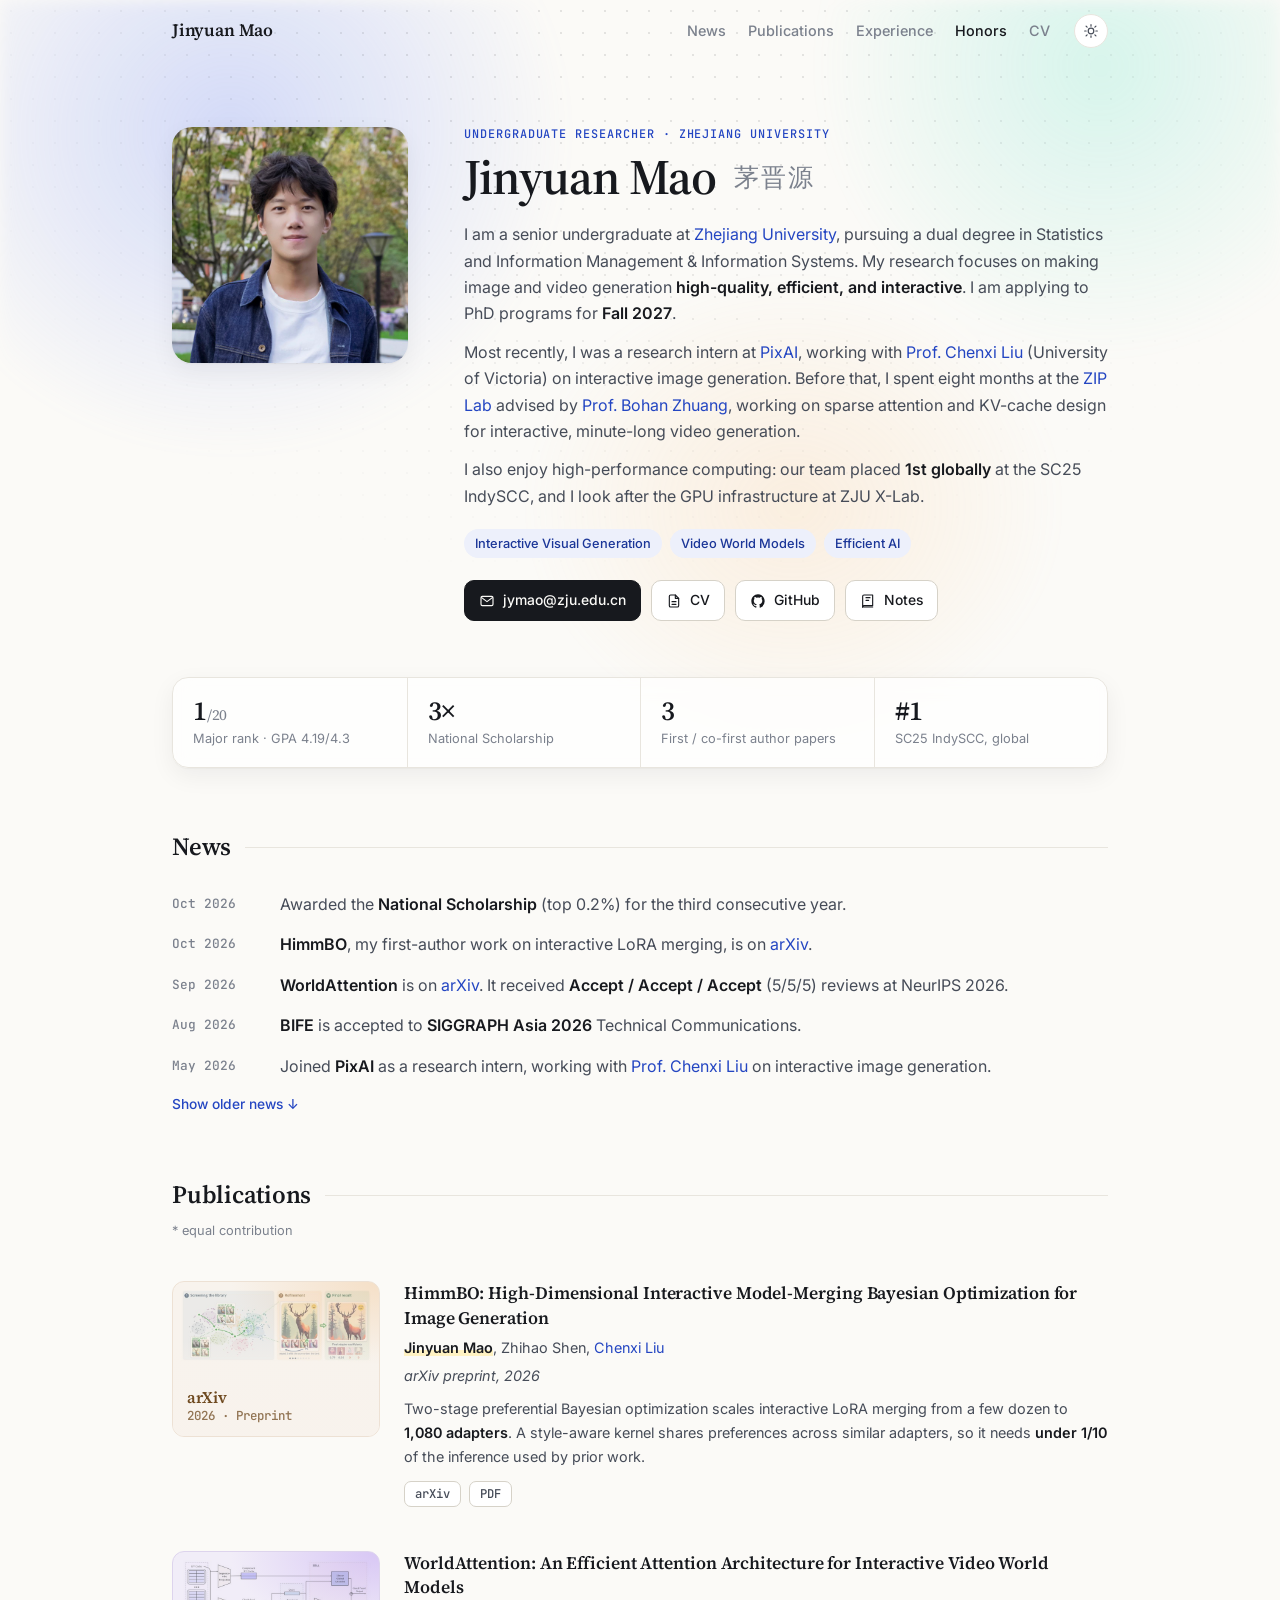
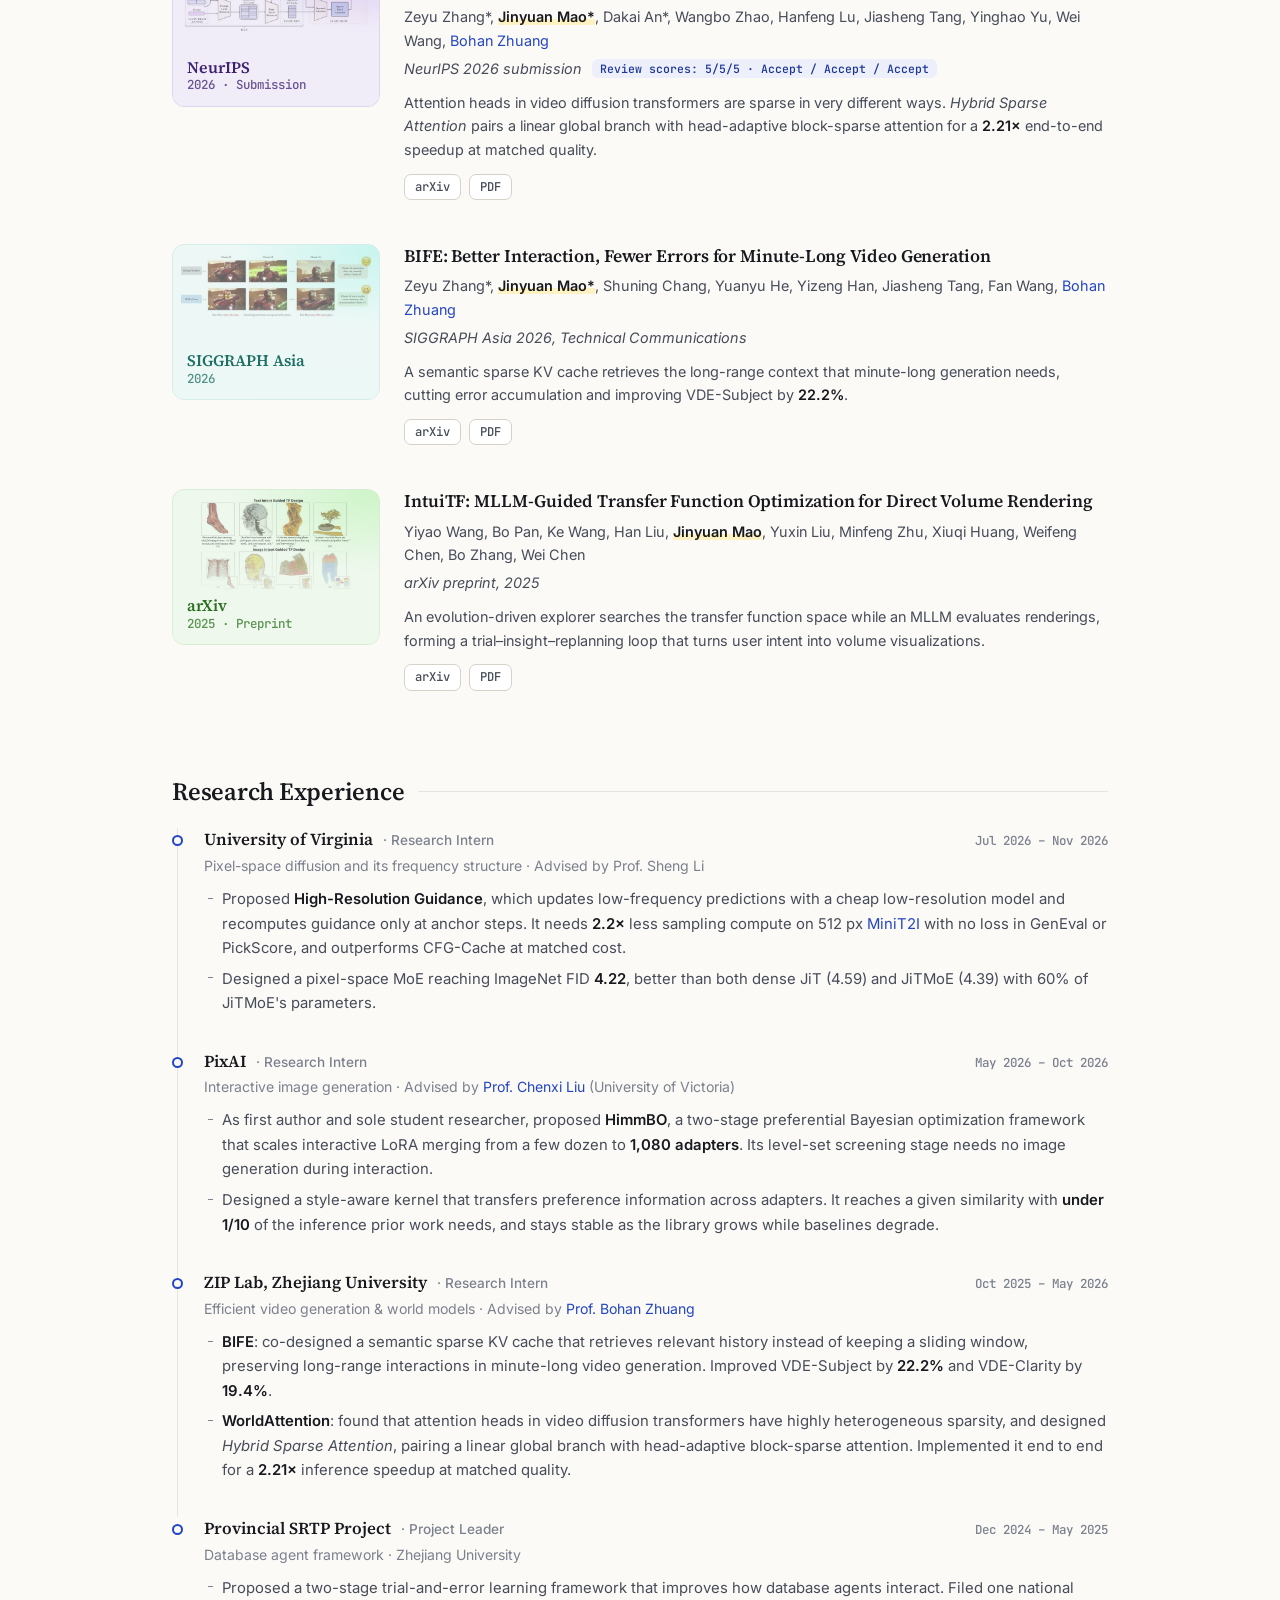
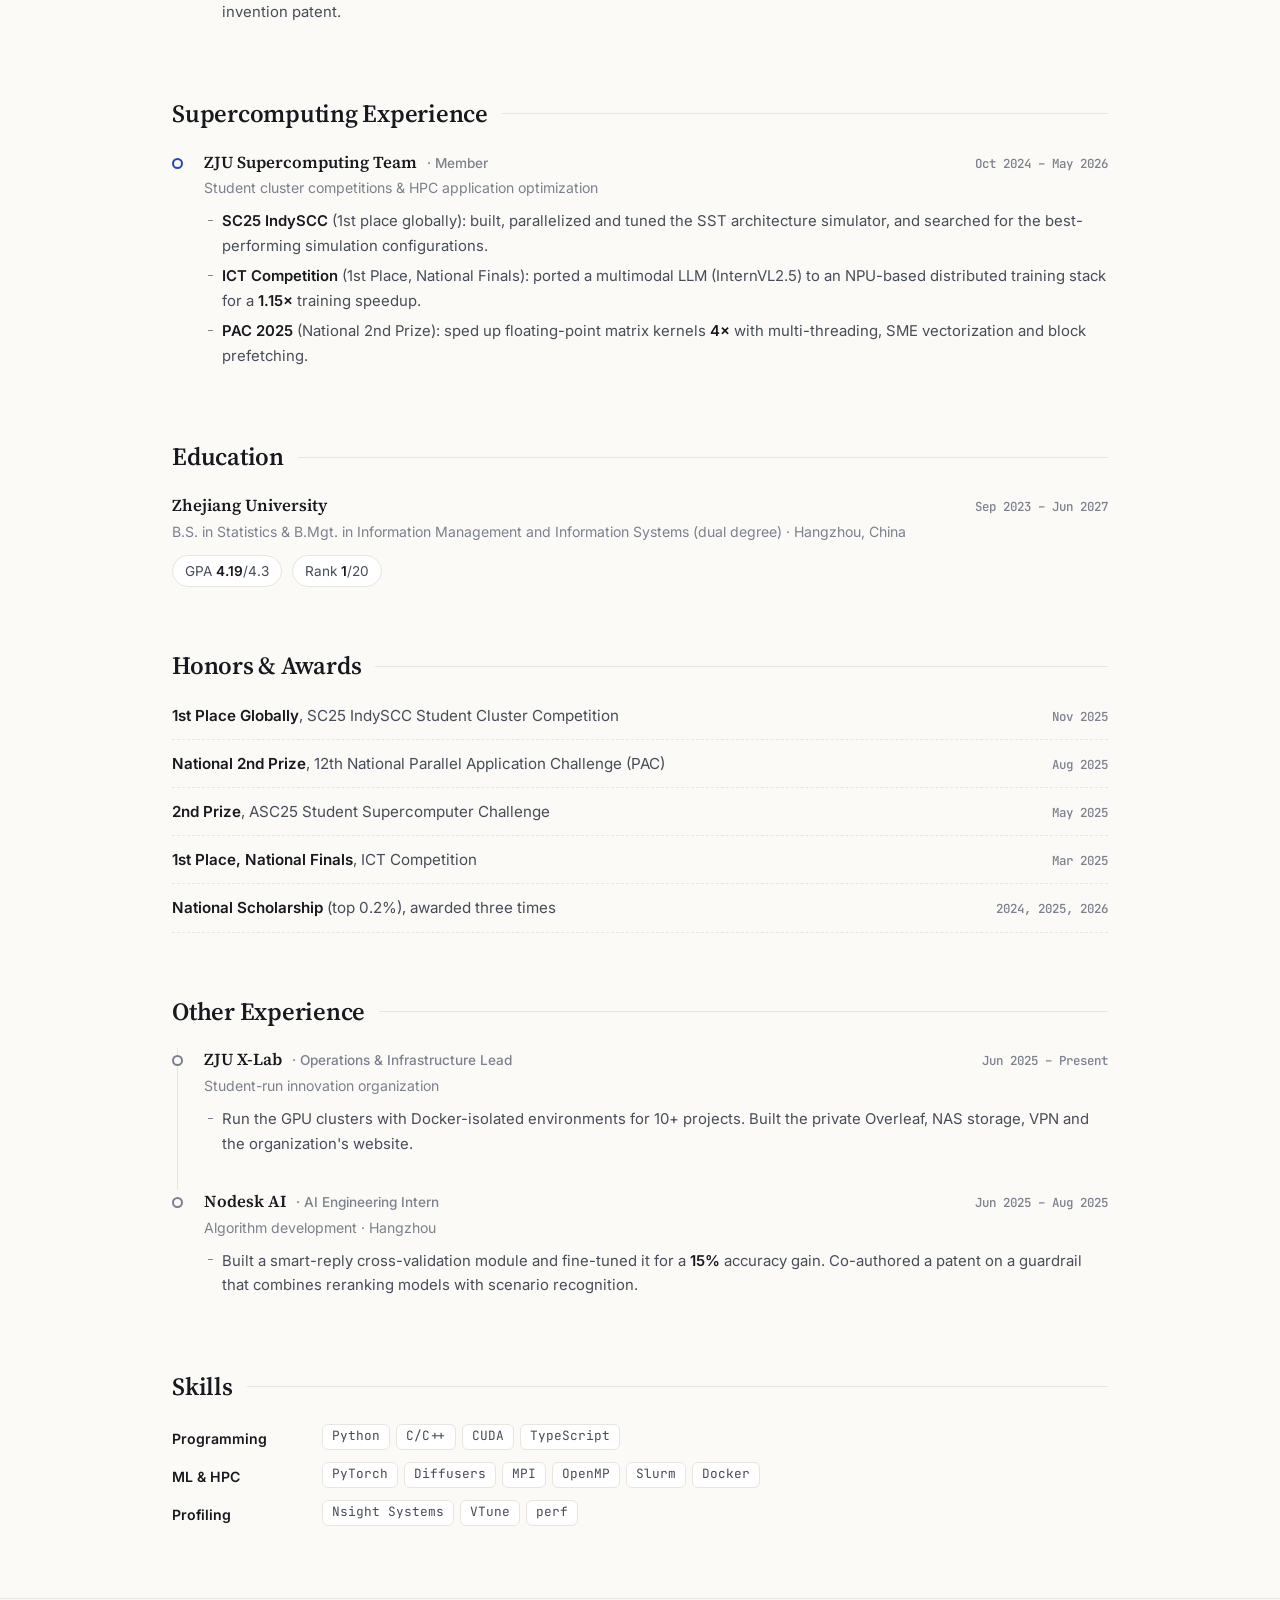
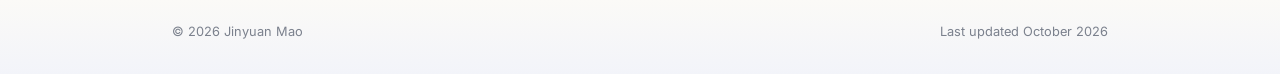
==== commit 62b2b273: "PixAI end date: Oct 2026 Co-Authored-By: Claude Opus 5.5 <noreply@anthropic.com>" ====
--- a/index.html
+++ b/index.html
@@ -248,7 +248,7 @@
       <li class="tl-item">
         <div class="tl-head">
           <h3><a href="https://pixai.art" target="_blank" rel="noopener">PixAI</a> <span class="role">Research Intern</span></h3>
-          <span class="tl-date">May 2026 – Sep 2026</span>
+          <span class="tl-date">May 2026 – Oct 2026</span>
         </div>
         <p class="tl-sub">Interactive image generation · Advised by <a href="https://chenxil21.github.io/" target="_blank" rel="noopener">Prof. Chenxi Liu</a> (University of Victoria)</p>
         <ul>
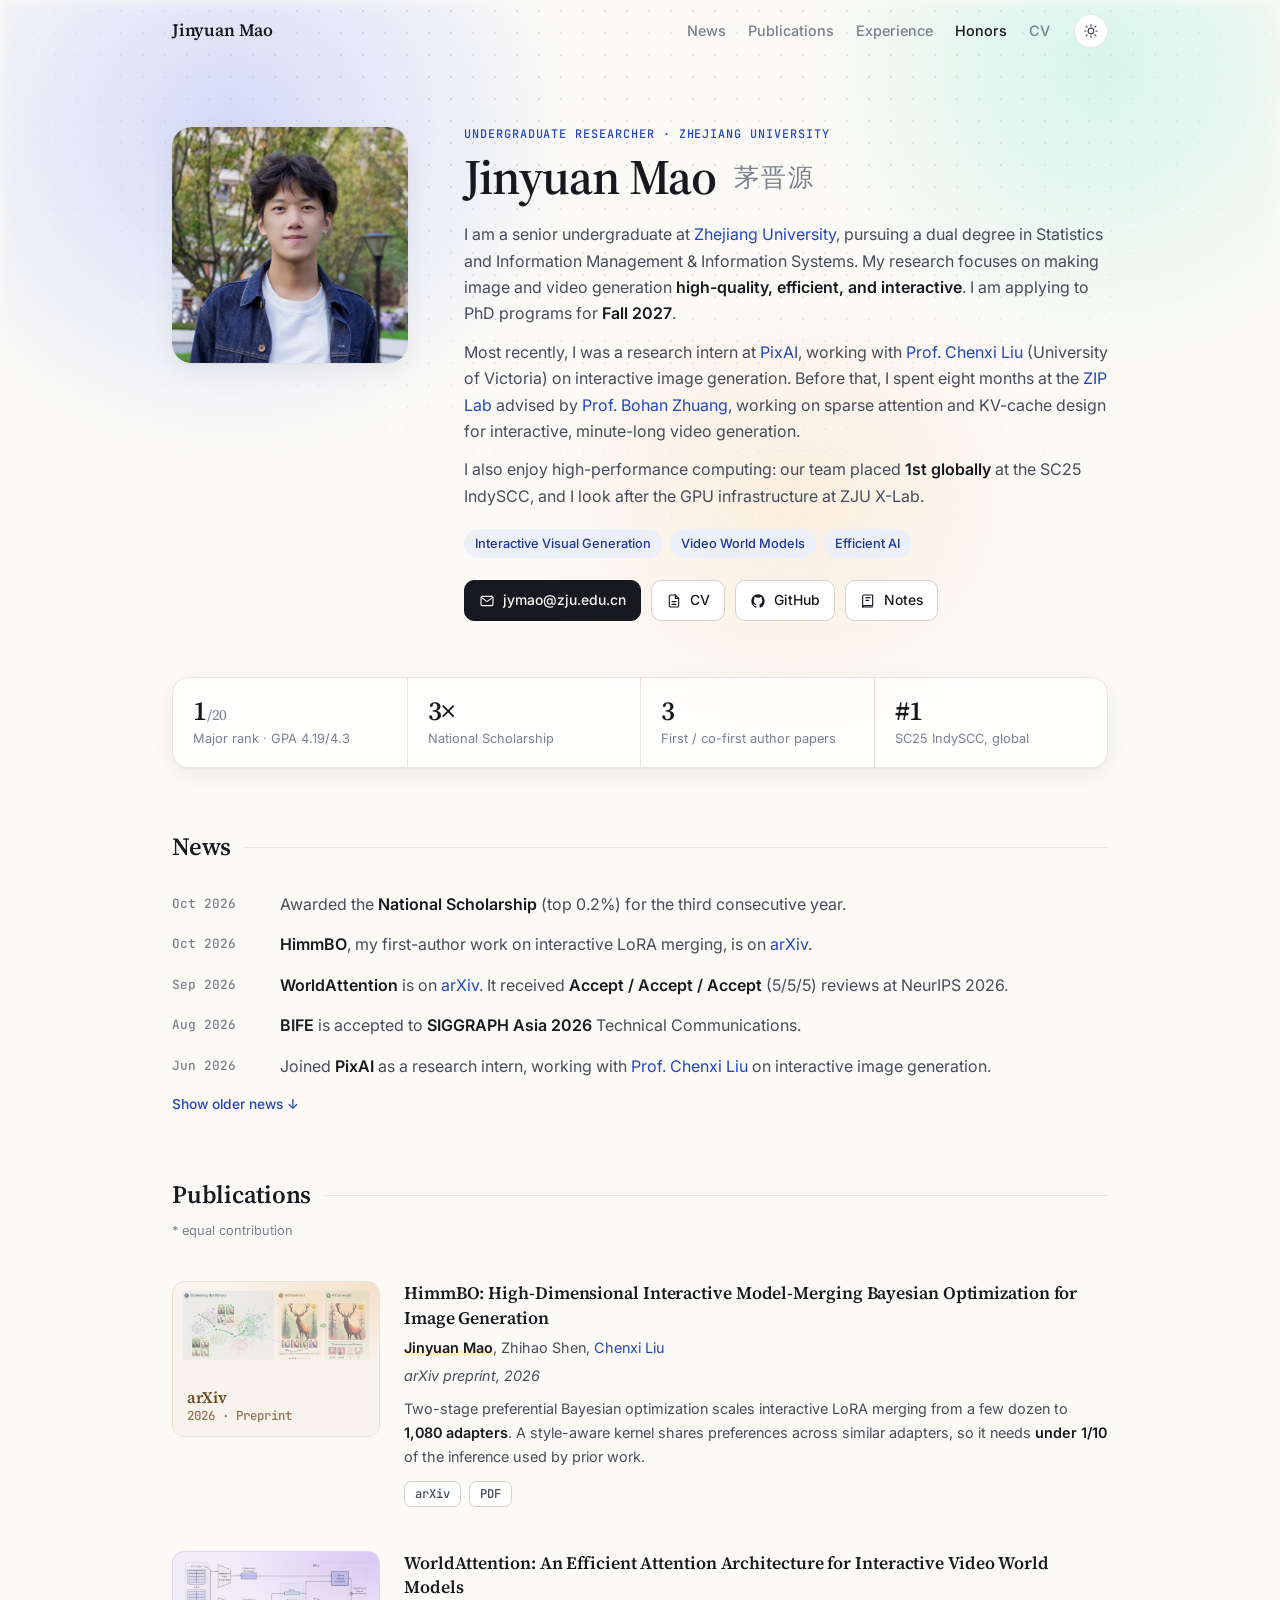
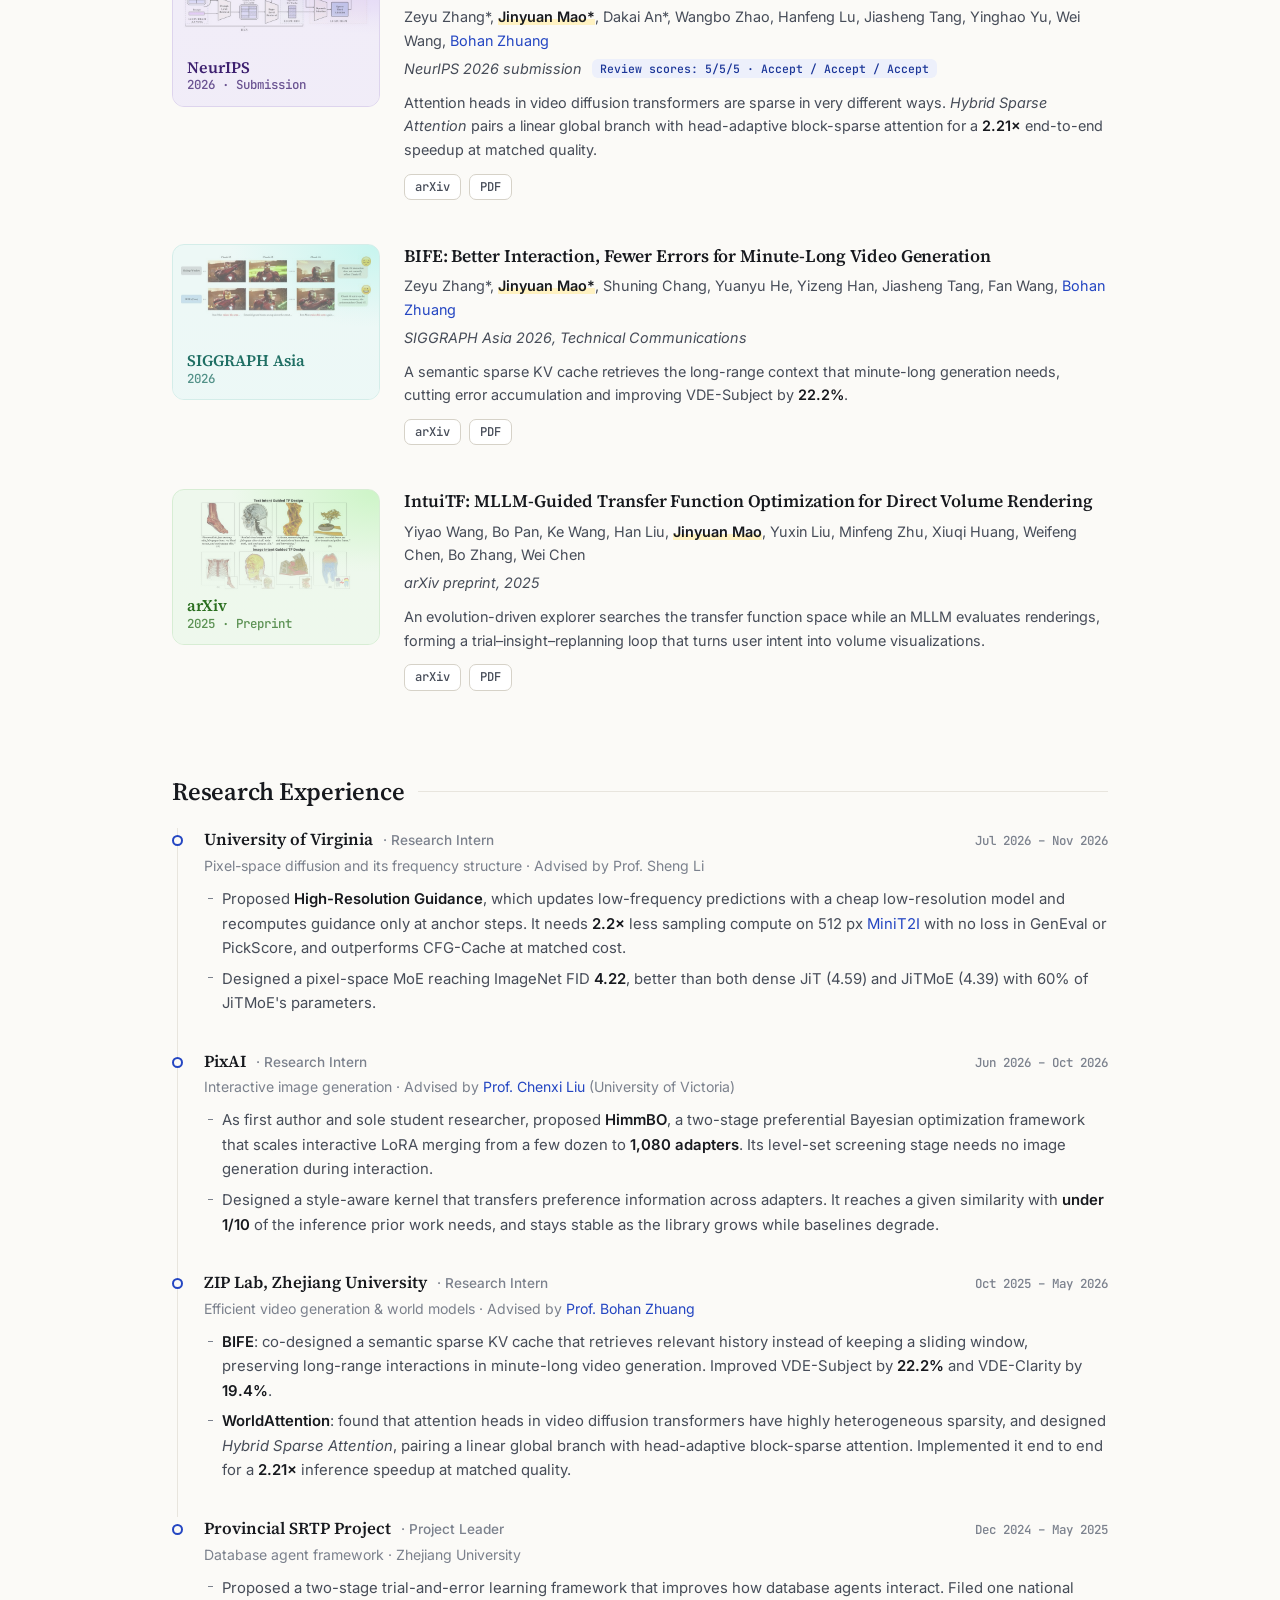
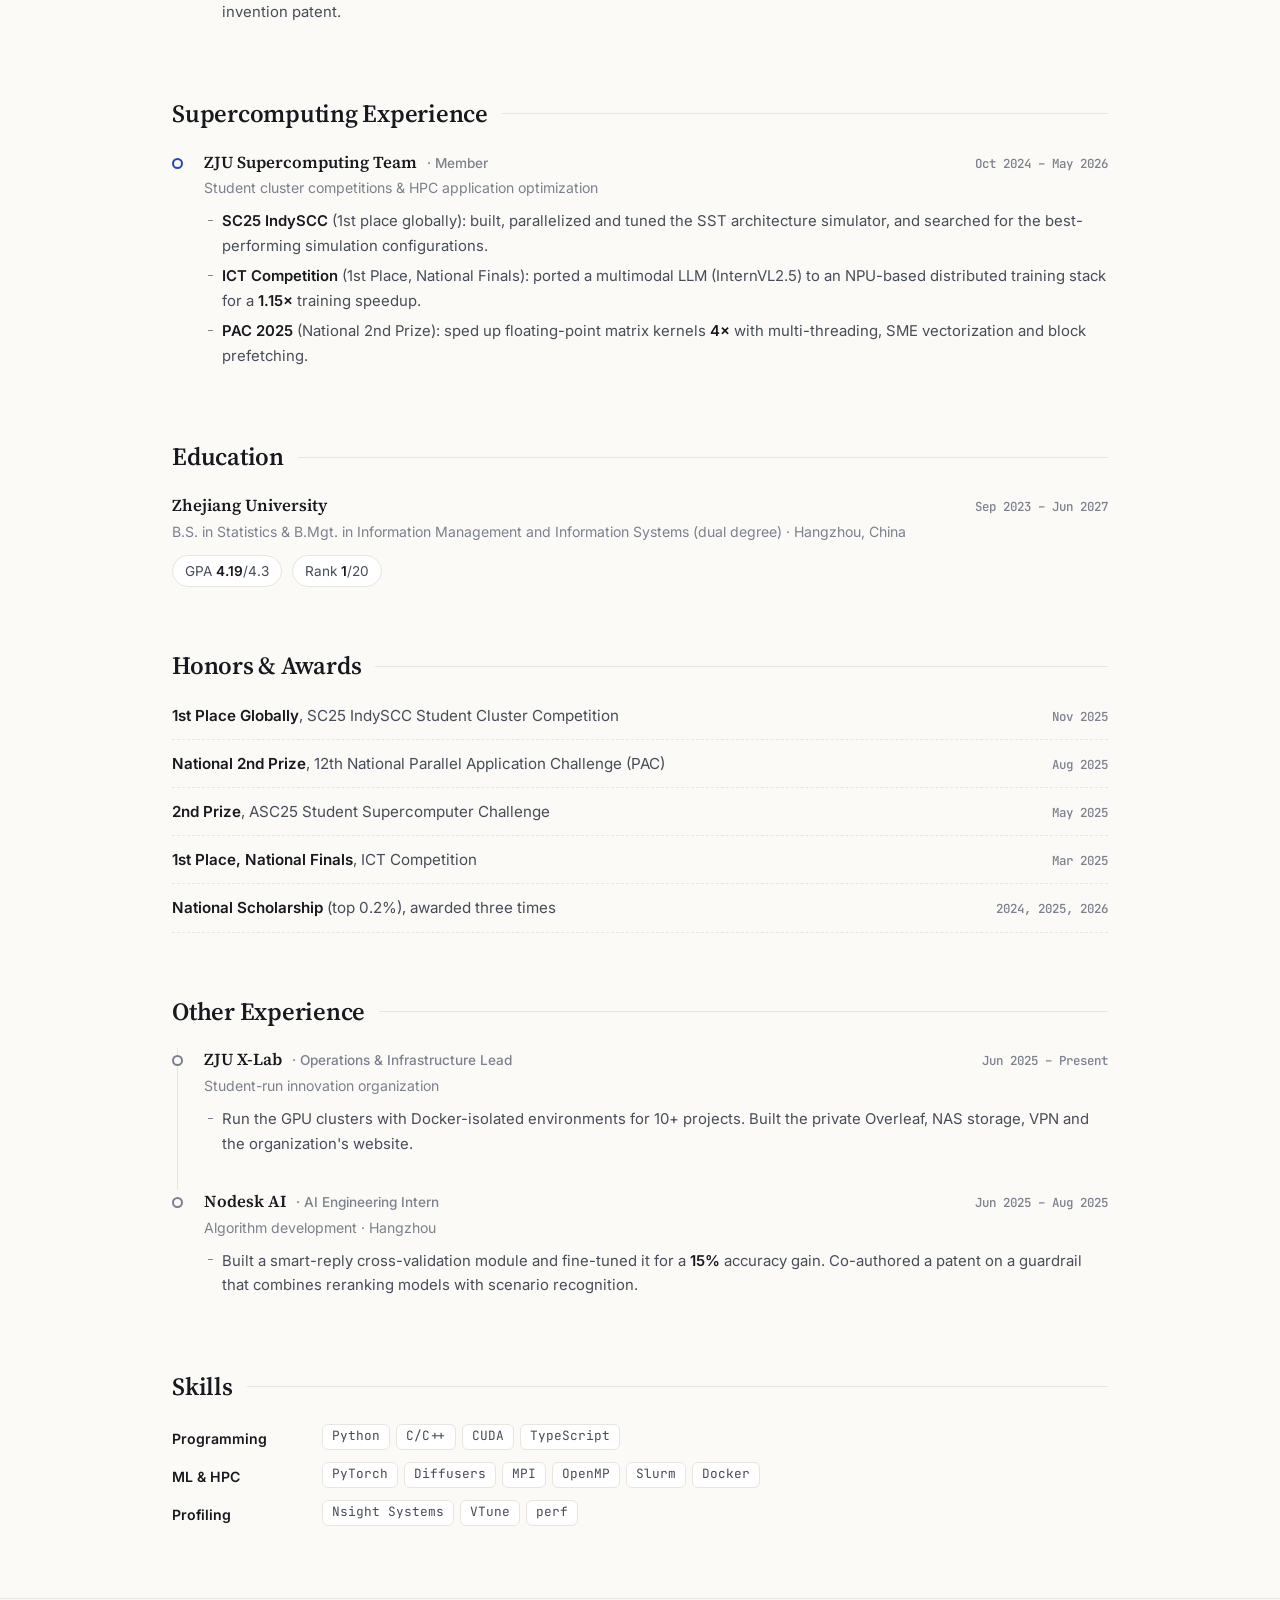
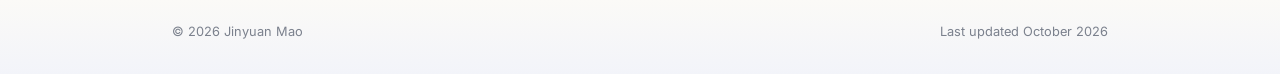
==== commit 7a732c76: "PixAI start date: Jun 2026 Co-Authored-By: Claude Opus 5.5 <noreply@anthropic.com>" ====
--- a/index.html
+++ b/index.html
@@ -138,7 +138,7 @@
       <li><time>Oct 2026</time><p><strong>HimmBO</strong>, my first-author work on interactive LoRA merging, is on <a href="https://arxiv.org/abs/2610.30875" target="_blank" rel="noopener">arXiv</a>.</p></li>
       <li><time>Sep 2026</time><p><strong>WorldAttention</strong> is on <a href="https://arxiv.org/abs/2609.34606" target="_blank" rel="noopener">arXiv</a>. It received <strong>Accept / Accept / Accept</strong> (5/5/5) reviews at NeurIPS 2026.</p></li>
       <li><time>Aug 2026</time><p><strong>BIFE</strong> is accepted to <strong>SIGGRAPH Asia 2026</strong> Technical Communications.</p></li>
-      <li><time>May 2026</time><p>Joined <strong>PixAI</strong> as a research intern, working with <a href="https://chenxil21.github.io/" target="_blank" rel="noopener">Prof. Chenxi Liu</a> on interactive image generation.</p></li>
+      <li><time>Jun 2026</time><p>Joined <strong>PixAI</strong> as a research intern, working with <a href="https://chenxil21.github.io/" target="_blank" rel="noopener">Prof. Chenxi Liu</a> on interactive image generation.</p></li>
       <li class="more"><time>Nov 2025</time><p>Our team won <strong>1st place globally</strong> at the SC25 IndySCC Student Cluster Competition.</p></li>
       <li class="more"><time>Oct 2025</time><p>Awarded the <strong>National Scholarship</strong> (top 0.2%) for the second consecutive year.</p></li>
       <li class="more"><time>Oct 2025</time><p>Joined the <strong>ZIP Lab</strong> at Zhejiang University, advised by <a href="https://bohanzhuang.github.io" target="_blank" rel="noopener">Prof. Bohan Zhuang</a>.</p></li>
@@ -248,7 +248,7 @@
       <li class="tl-item">
         <div class="tl-head">
           <h3><a href="https://pixai.art" target="_blank" rel="noopener">PixAI</a> <span class="role">Research Intern</span></h3>
-          <span class="tl-date">May 2026 – Oct 2026</span>
+          <span class="tl-date">Jun 2026 – Oct 2026</span>
         </div>
         <p class="tl-sub">Interactive image generation · Advised by <a href="https://chenxil21.github.io/" target="_blank" rel="noopener">Prof. Chenxi Liu</a> (University of Victoria)</p>
         <ul>
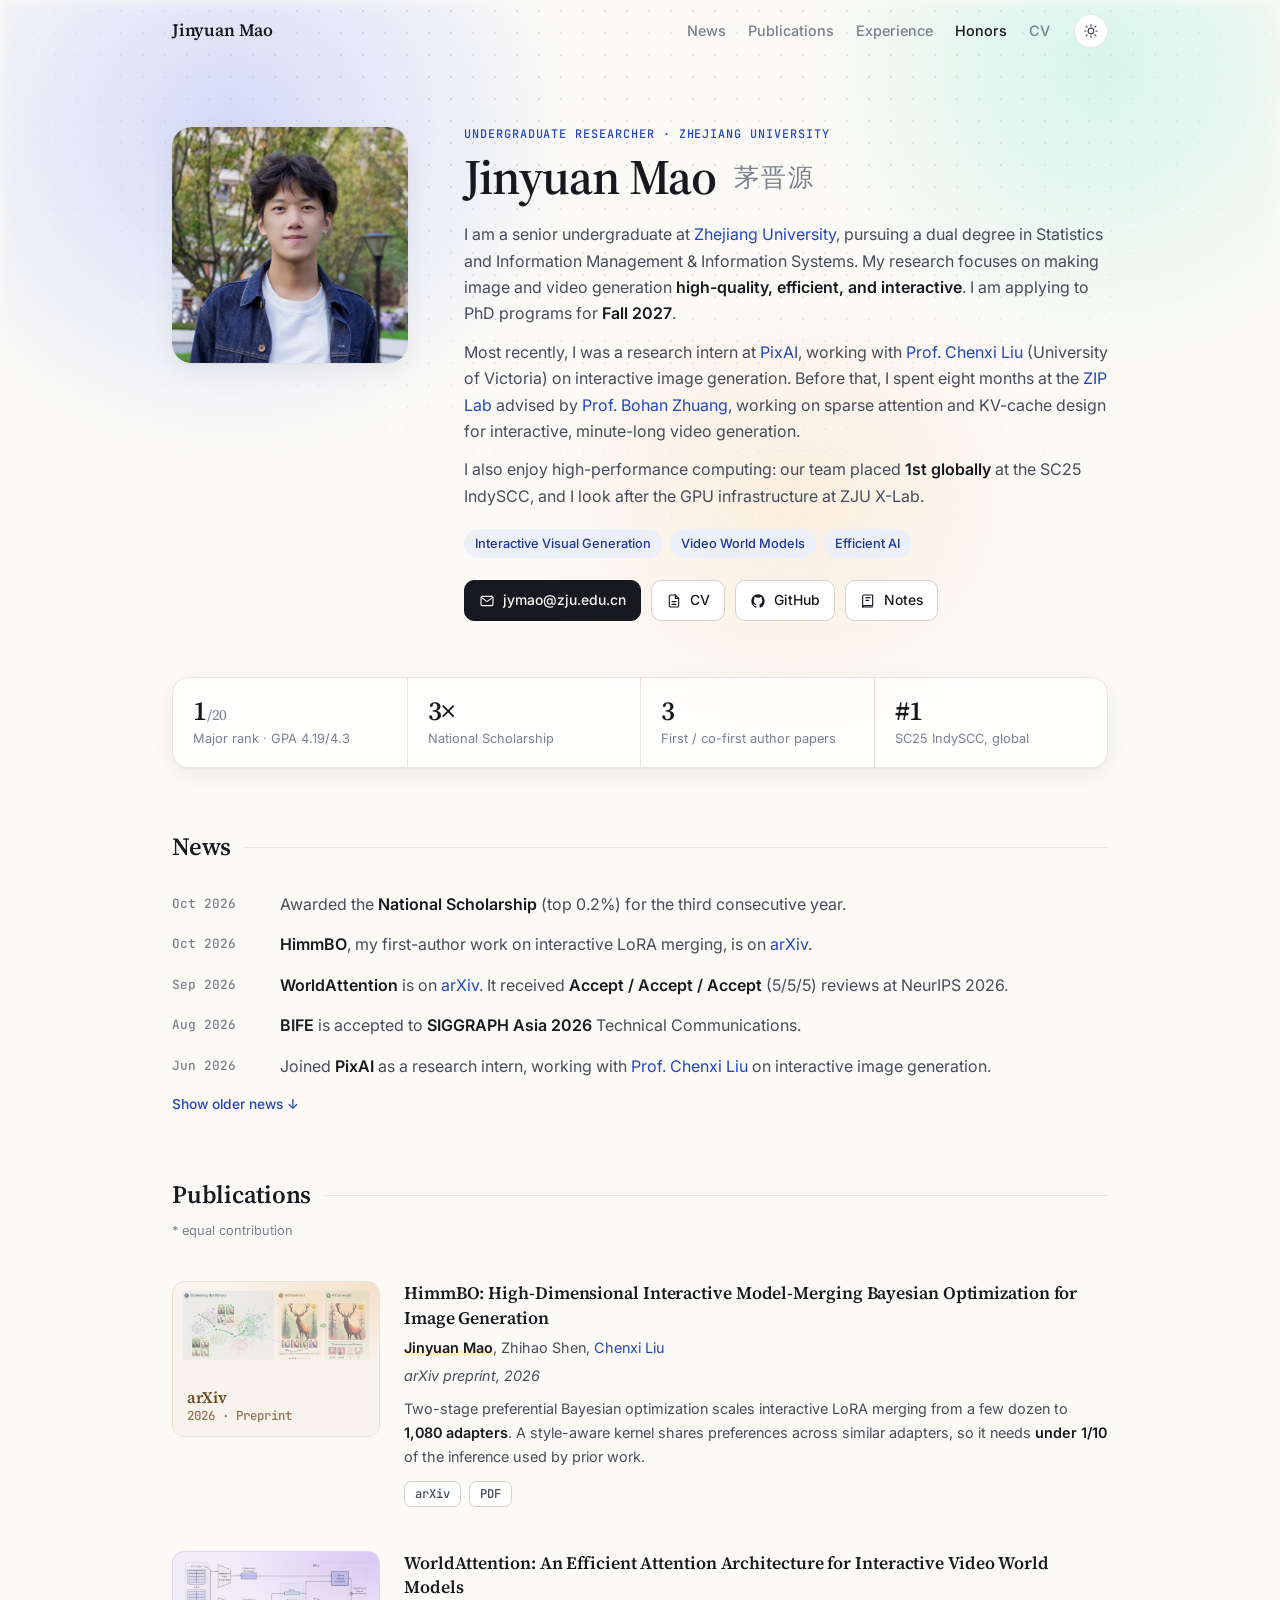
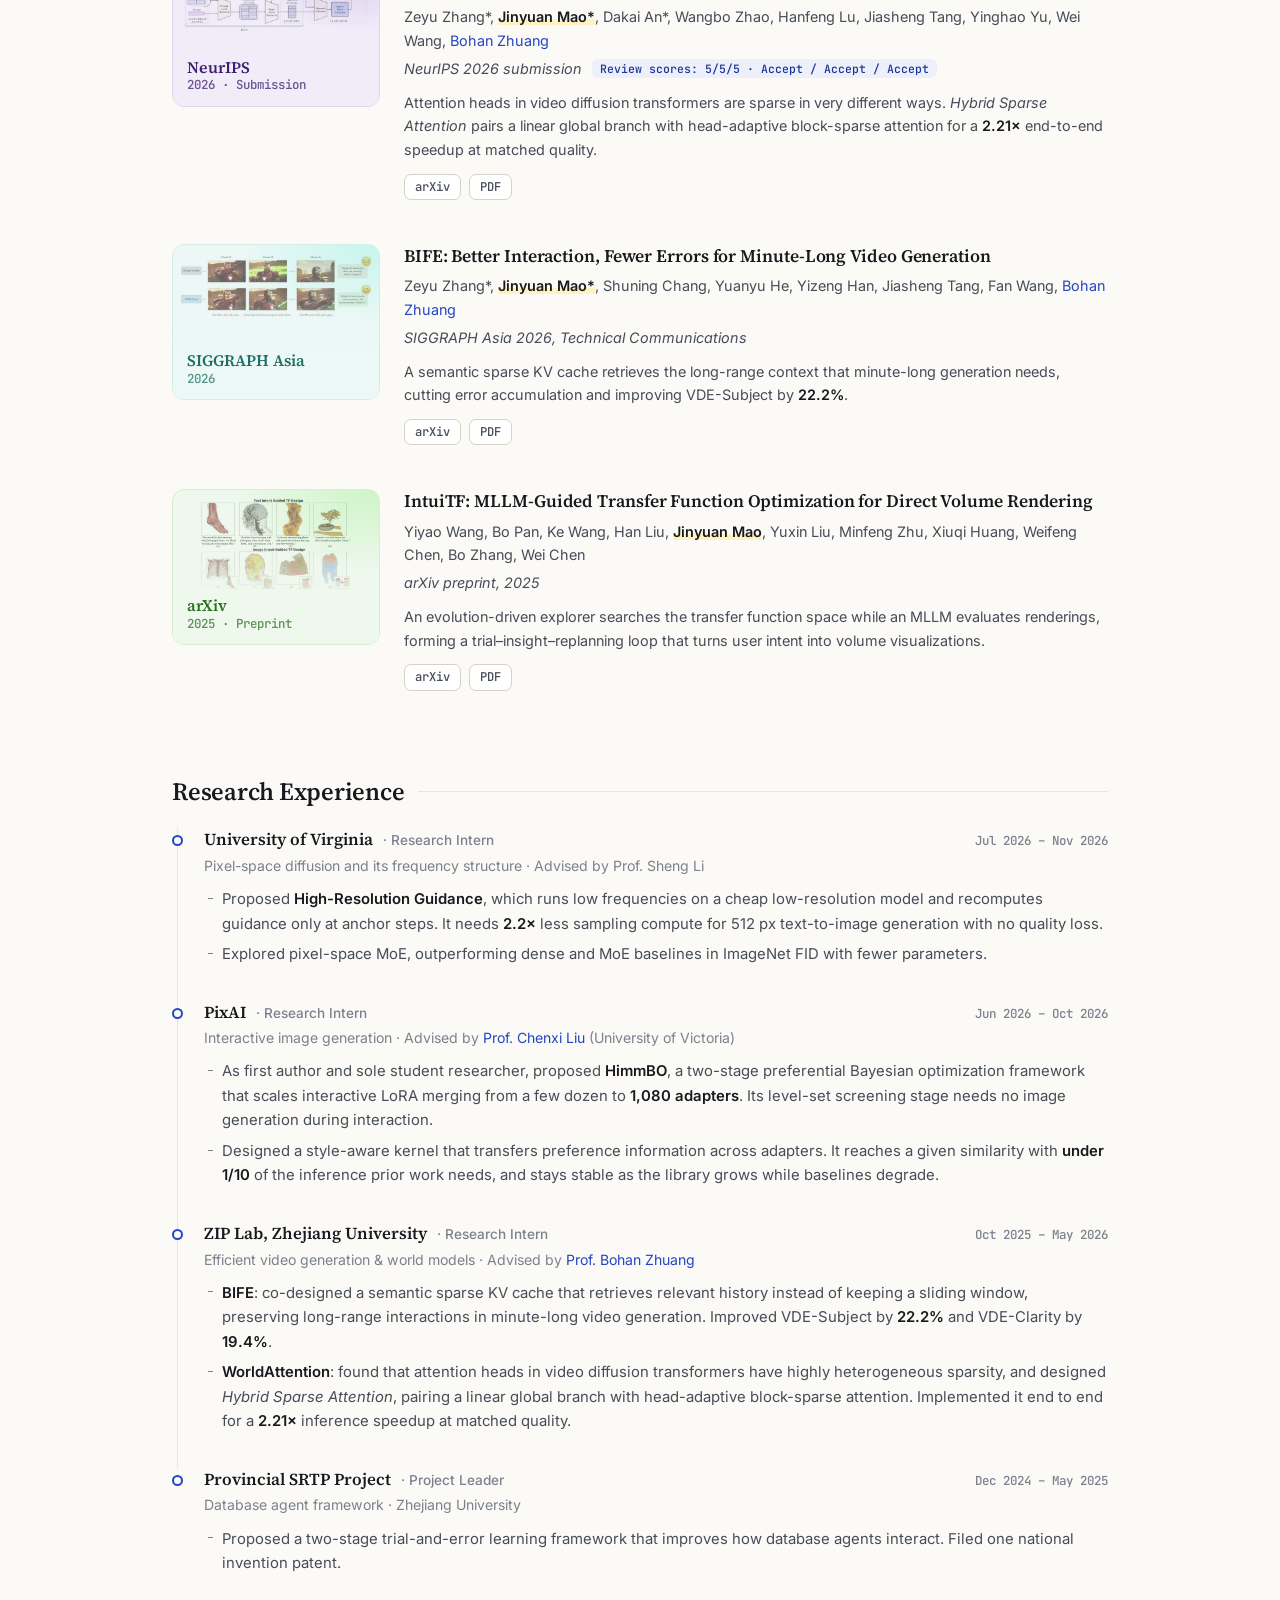
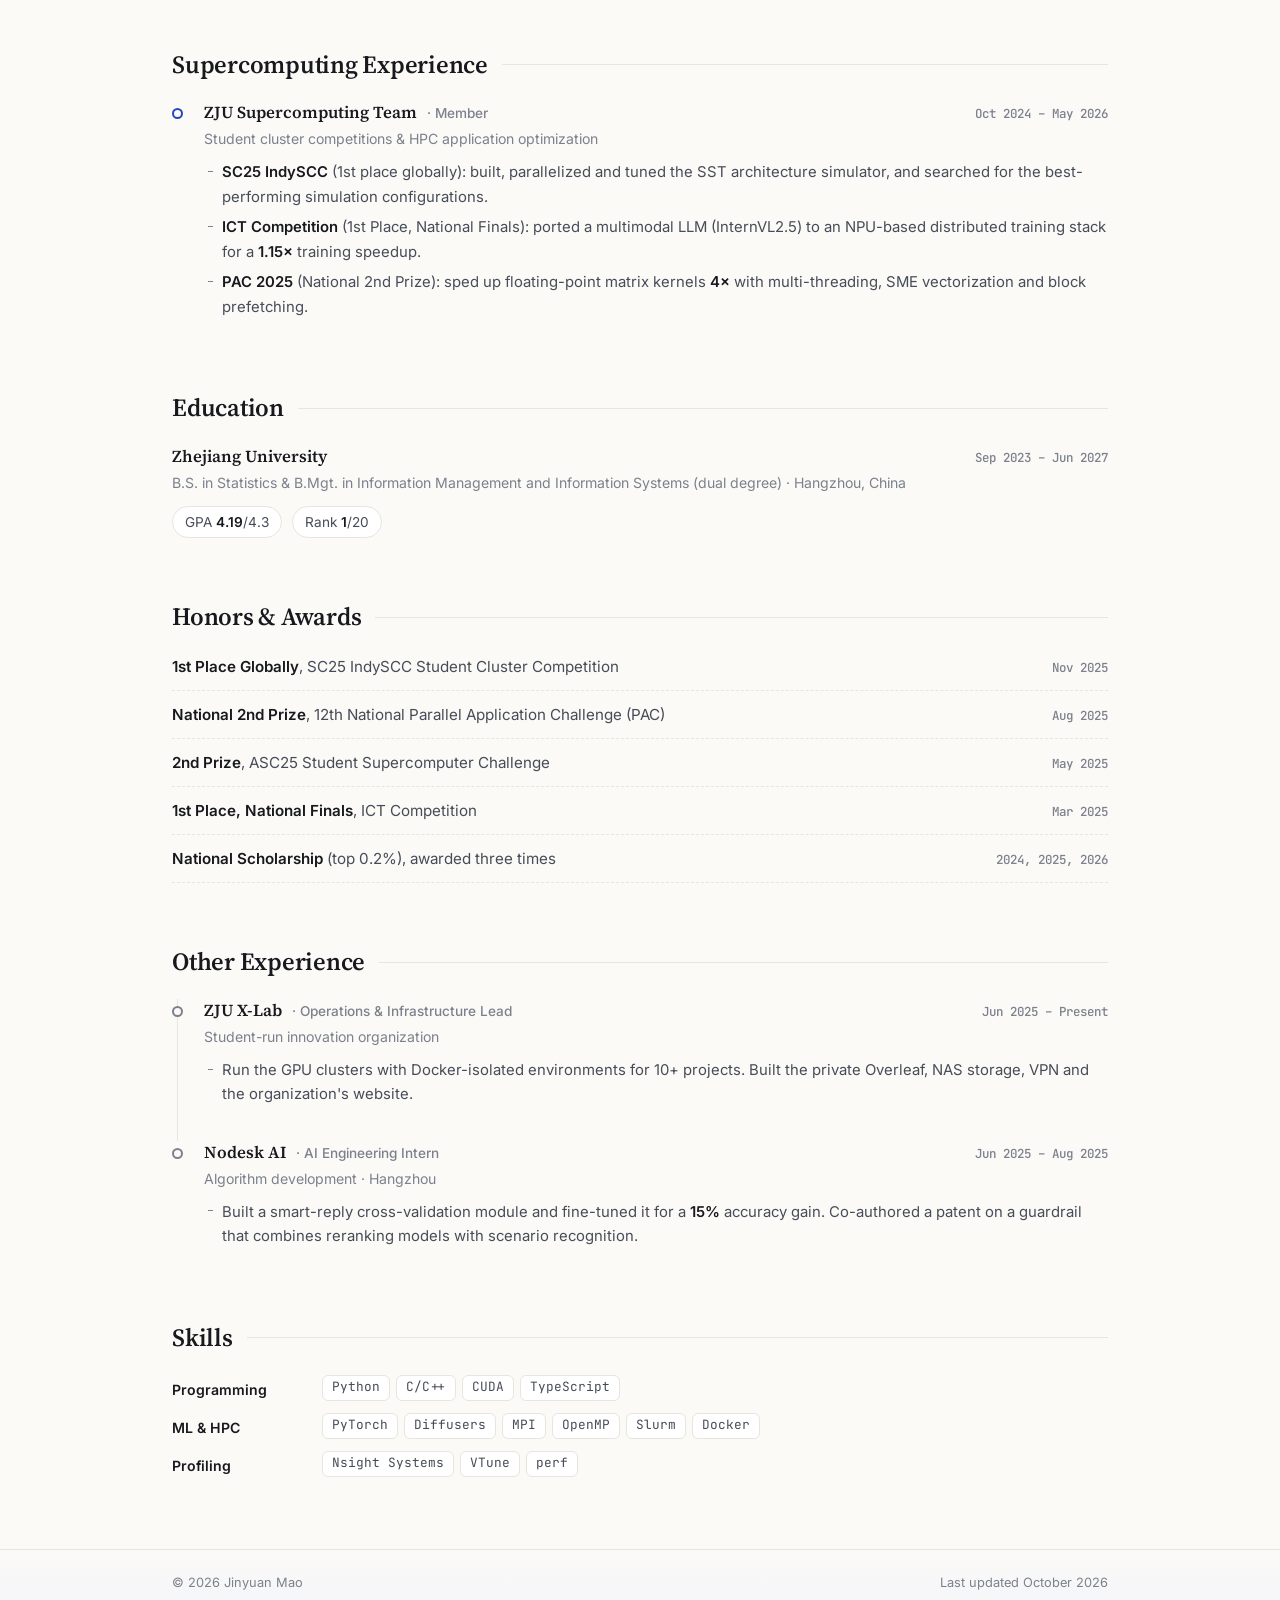
==== commit c11dbae5: "Condense UVA entry Co-Authored-By: Claude Opus 5.5 <noreply@anthropic.com>" ====
--- a/index.html
+++ b/index.html
@@ -240,8 +240,8 @@
         </div>
         <p class="tl-sub">Pixel-space diffusion and its frequency structure · Advised by Prof. Sheng Li</p>
         <ul>
-          <li>Proposed <strong>High-Resolution Guidance</strong>, which updates low-frequency predictions with a cheap low-resolution model and recomputes guidance only at anchor steps. It needs <strong>2.2×</strong> less sampling compute on 512 px <a href="https://peppaking8.github.io/minit2i/" target="_blank" rel="noopener">MiniT2I</a> with no loss in GenEval or PickScore, and outperforms CFG-Cache at matched cost.</li>
-          <li>Designed a pixel-space MoE reaching ImageNet FID <strong>4.22</strong>, better than both dense JiT (4.59) and JiTMoE (4.39) with 60% of JiTMoE's parameters.</li>
+          <li>Proposed <strong>High-Resolution Guidance</strong>, which runs low frequencies on a cheap low-resolution model and recomputes guidance only at anchor steps. It needs <strong>2.2×</strong> less sampling compute for 512 px text-to-image generation with no quality loss.</li>
+          <li>Explored pixel-space MoE, outperforming dense and MoE baselines in ImageNet FID with fewer parameters.</li>
         </ul>
       </li>
 
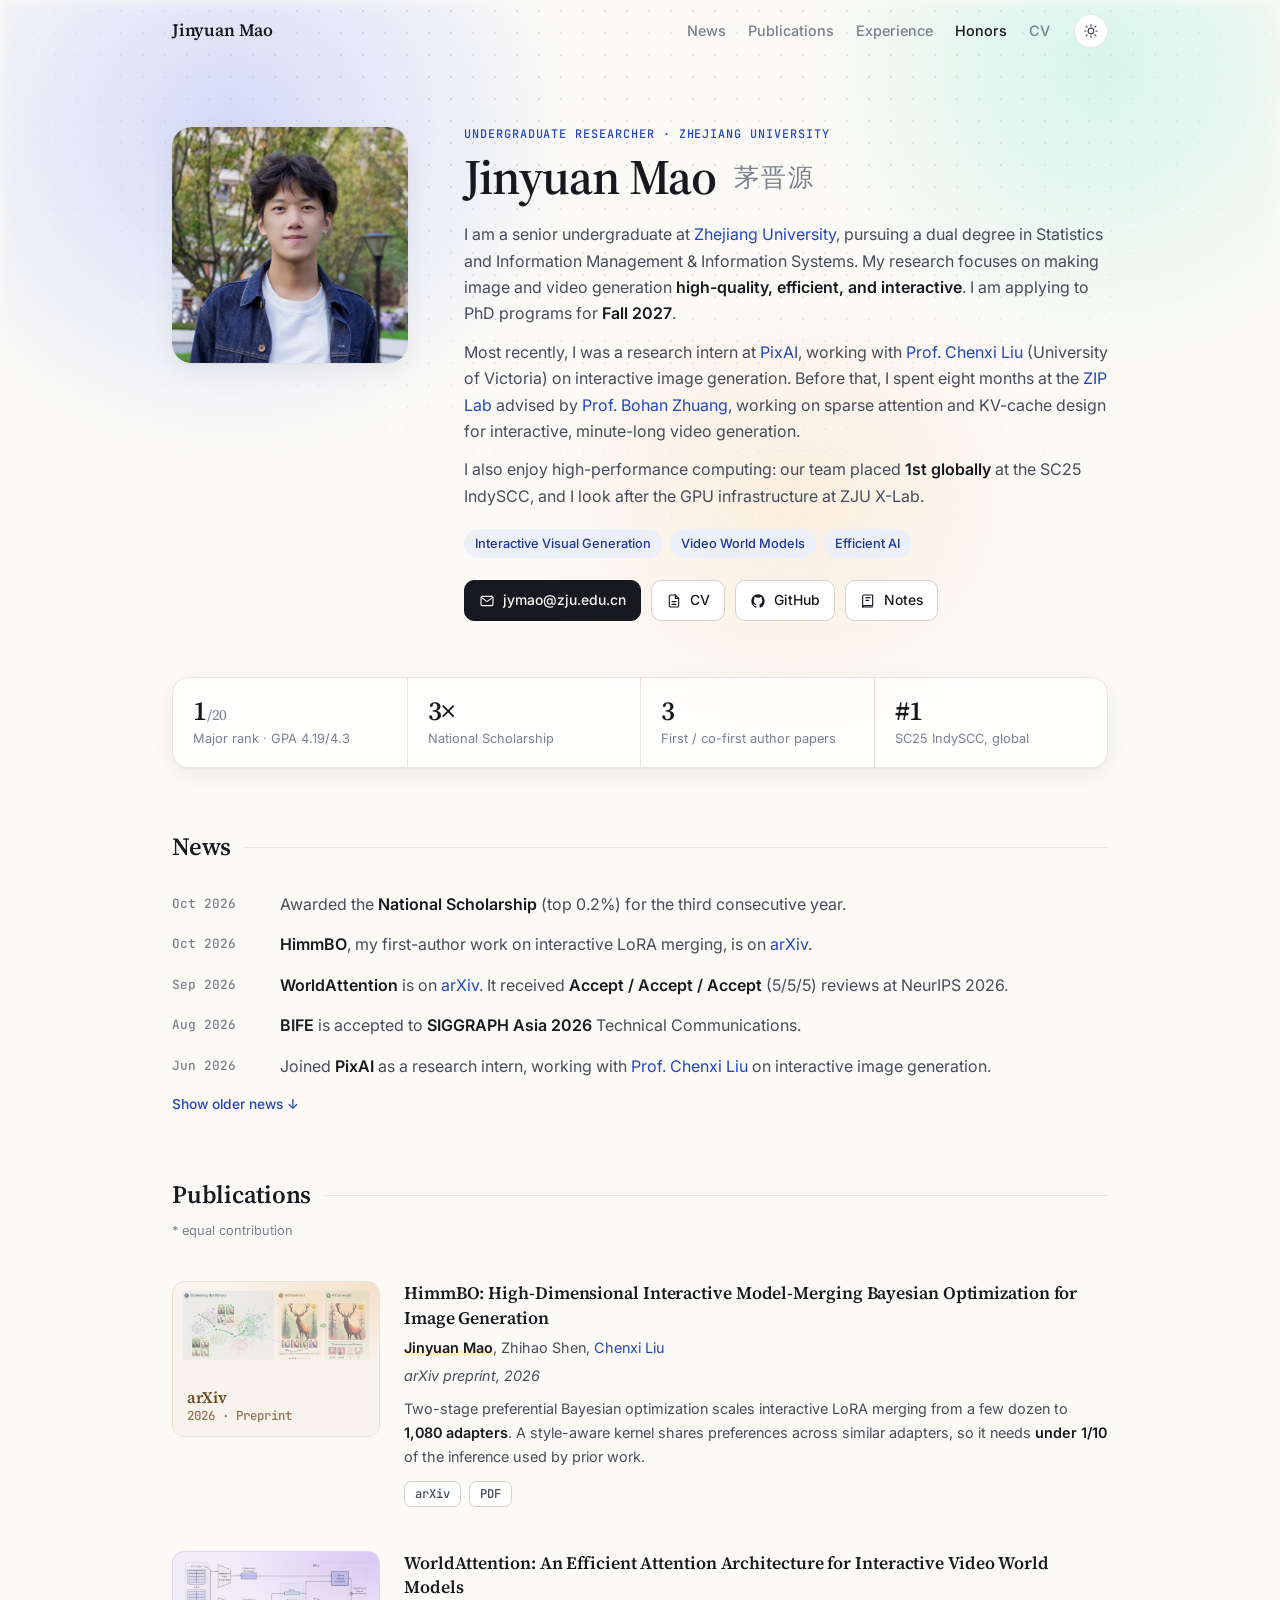
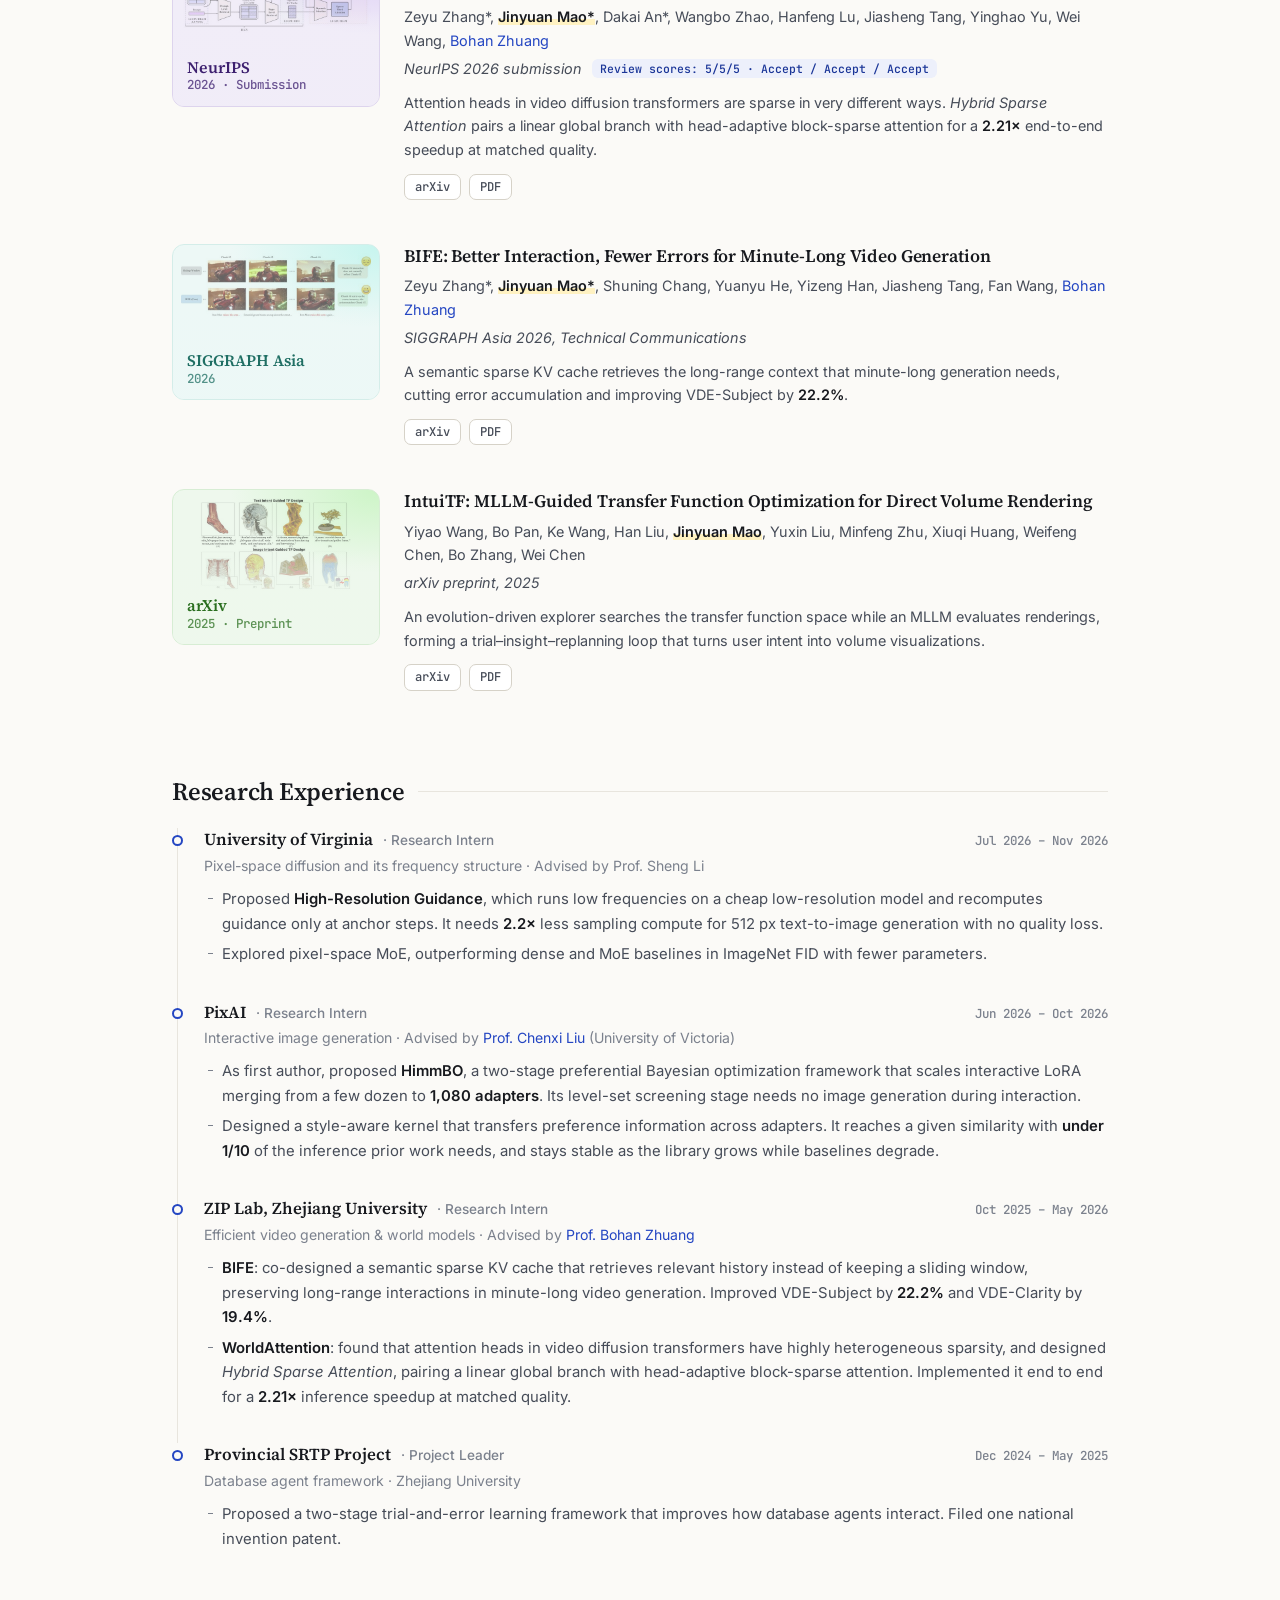
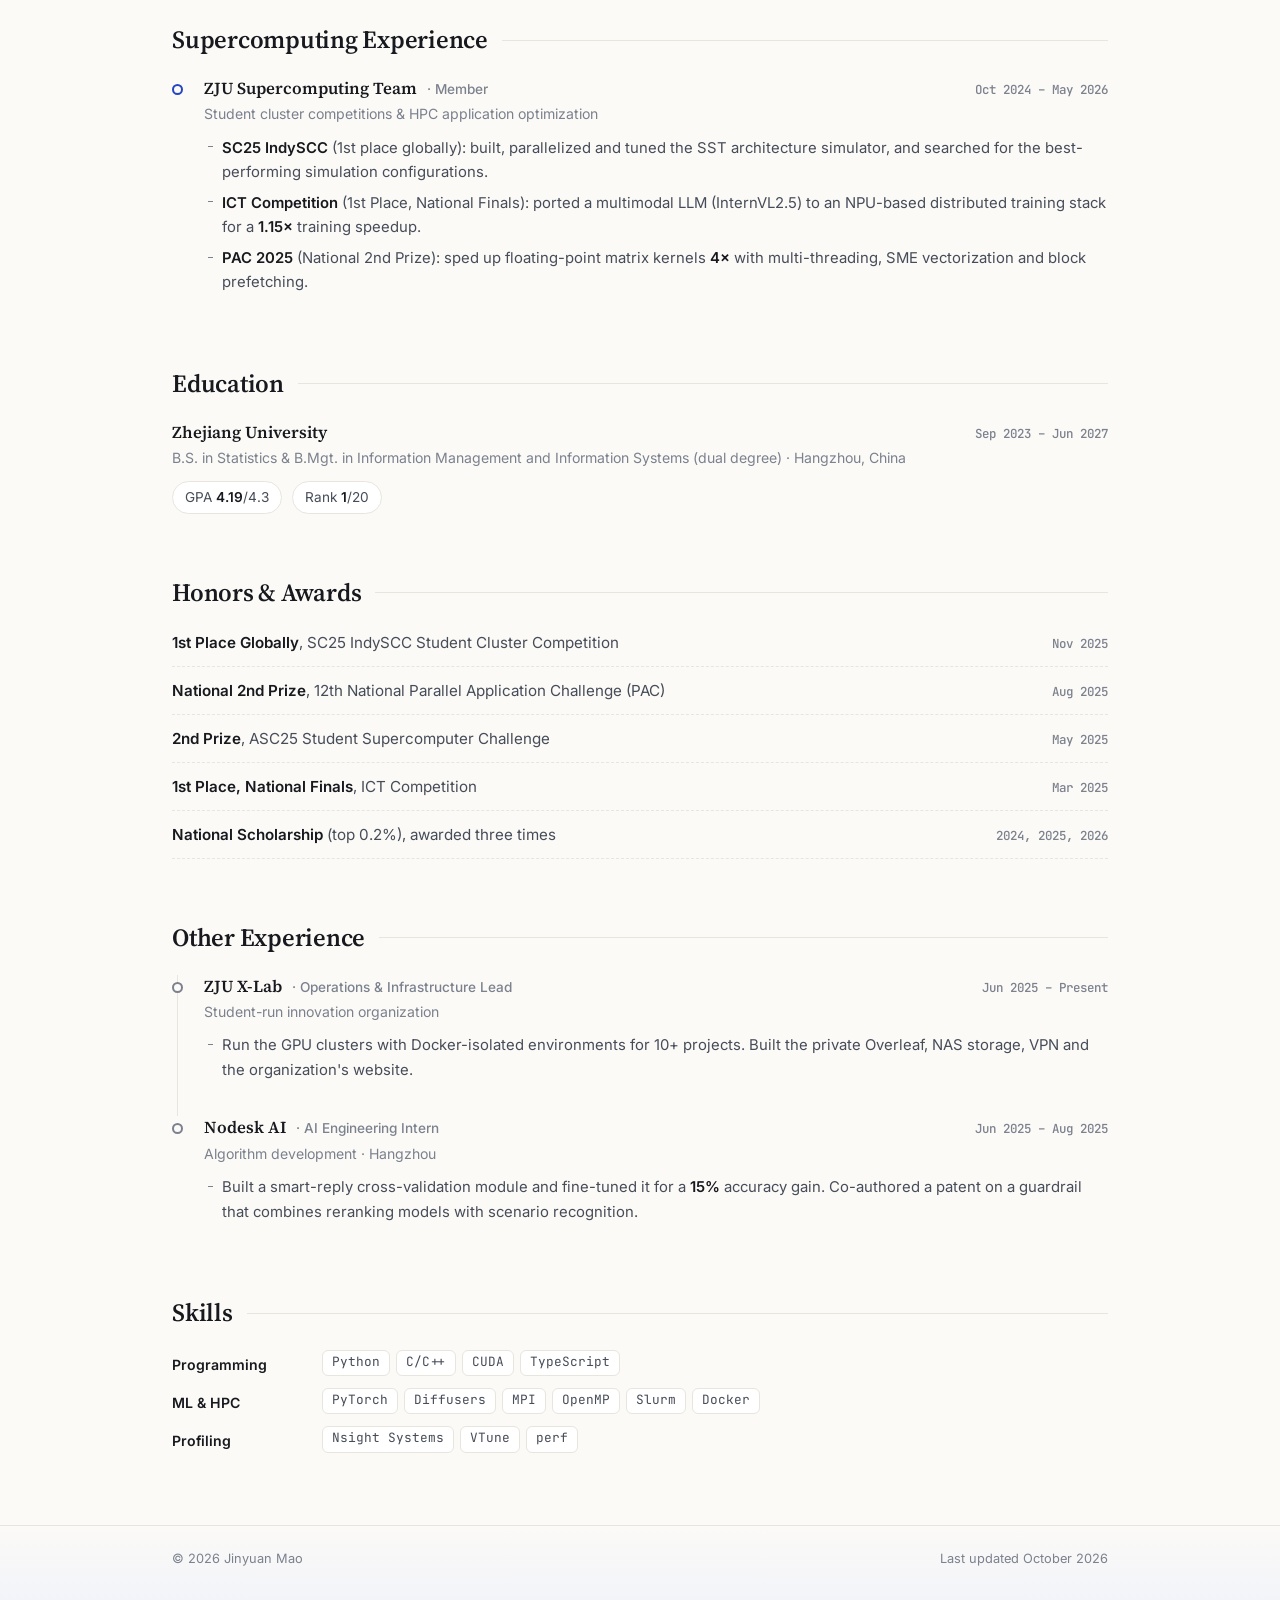
==== commit 81011a96: "HimmBO bullet: drop 'sole student researcher' Co-Authored-By: Claude Opus 5.5 <noreply@anthropic.com" ====
--- a/index.html
+++ b/index.html
@@ -252,7 +252,7 @@
         </div>
         <p class="tl-sub">Interactive image generation · Advised by <a href="https://chenxil21.github.io/" target="_blank" rel="noopener">Prof. Chenxi Liu</a> (University of Victoria)</p>
         <ul>
-          <li>As first author and sole student researcher, proposed <strong>HimmBO</strong>, a two-stage preferential Bayesian optimization framework that scales interactive LoRA merging from a few dozen to <strong>1,080 adapters</strong>. Its level-set screening stage needs no image generation during interaction.</li>
+          <li>As first author, proposed <strong>HimmBO</strong>, a two-stage preferential Bayesian optimization framework that scales interactive LoRA merging from a few dozen to <strong>1,080 adapters</strong>. Its level-set screening stage needs no image generation during interaction.</li>
           <li>Designed a style-aware kernel that transfers preference information across adapters. It reaches a given similarity with <strong>under 1/10</strong> of the inference prior work needs, and stays stable as the library grows while baselines degrade.</li>
         </ul>
       </li>
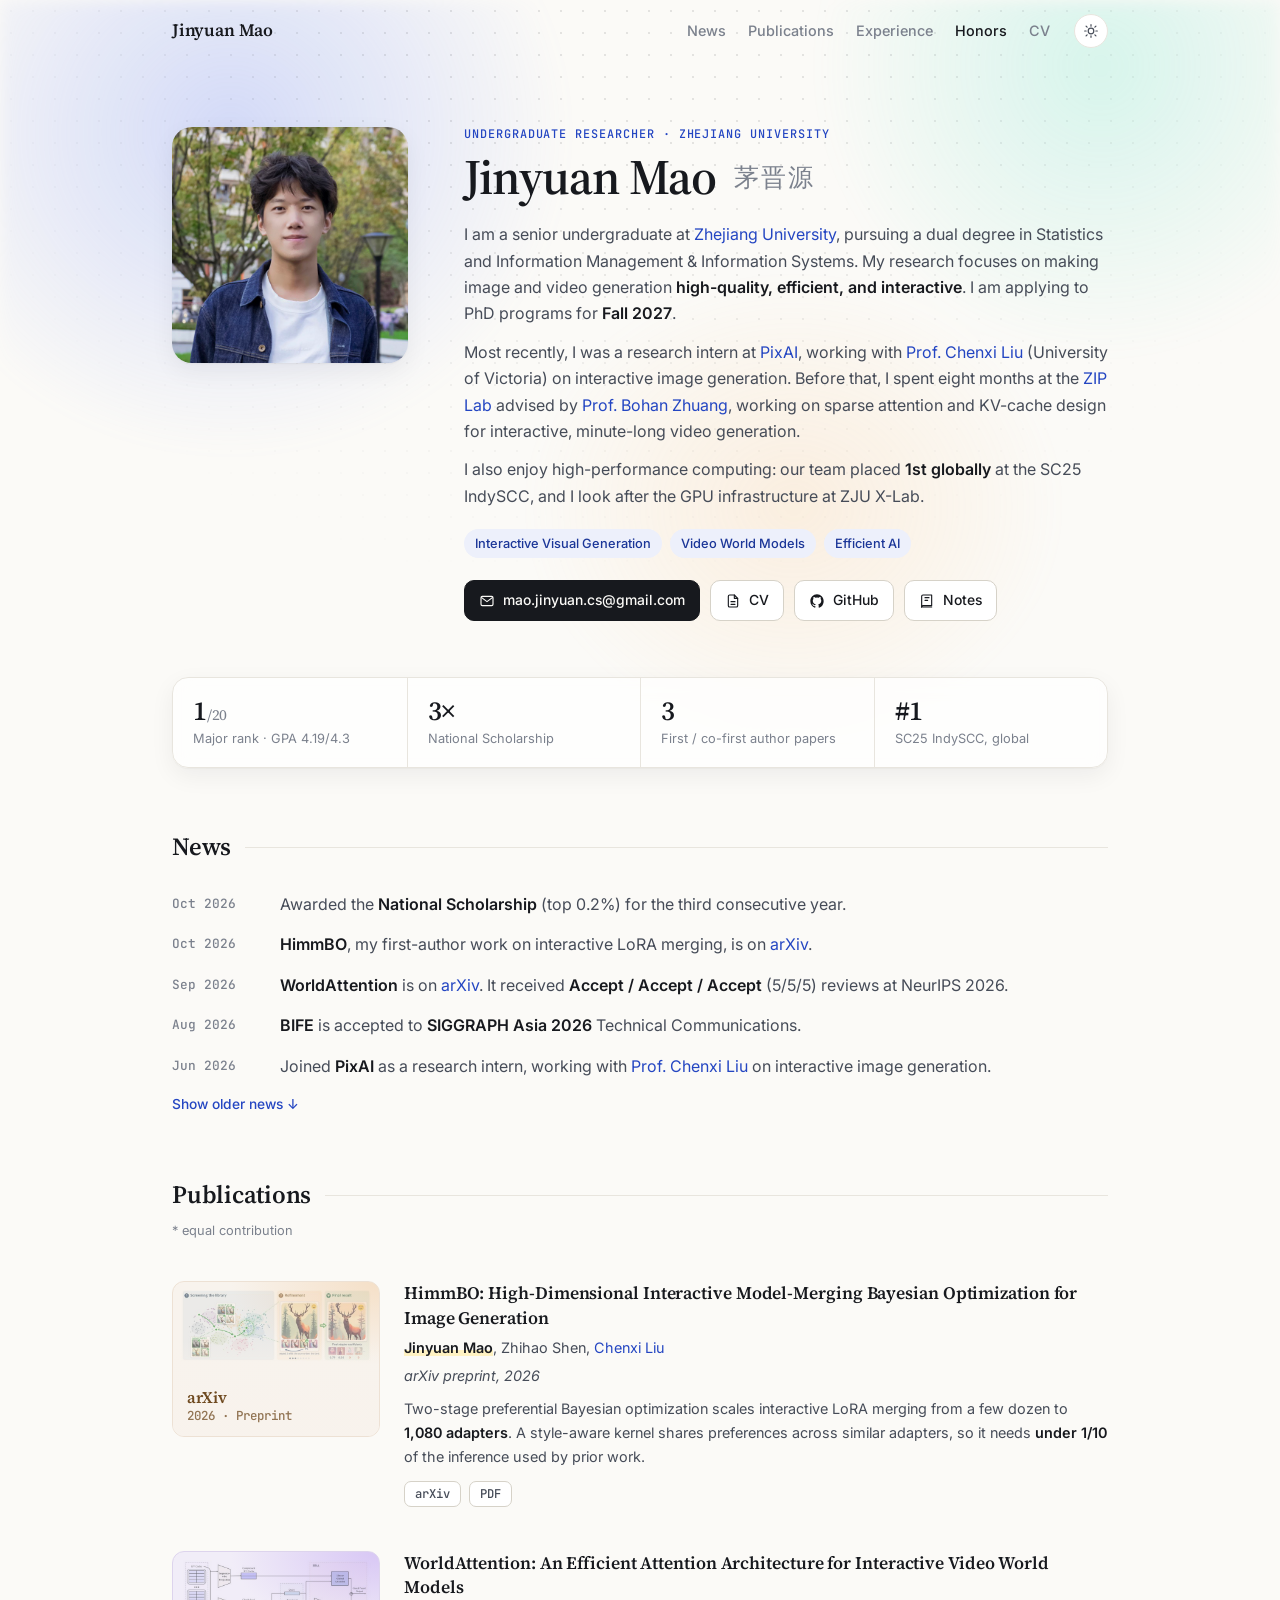
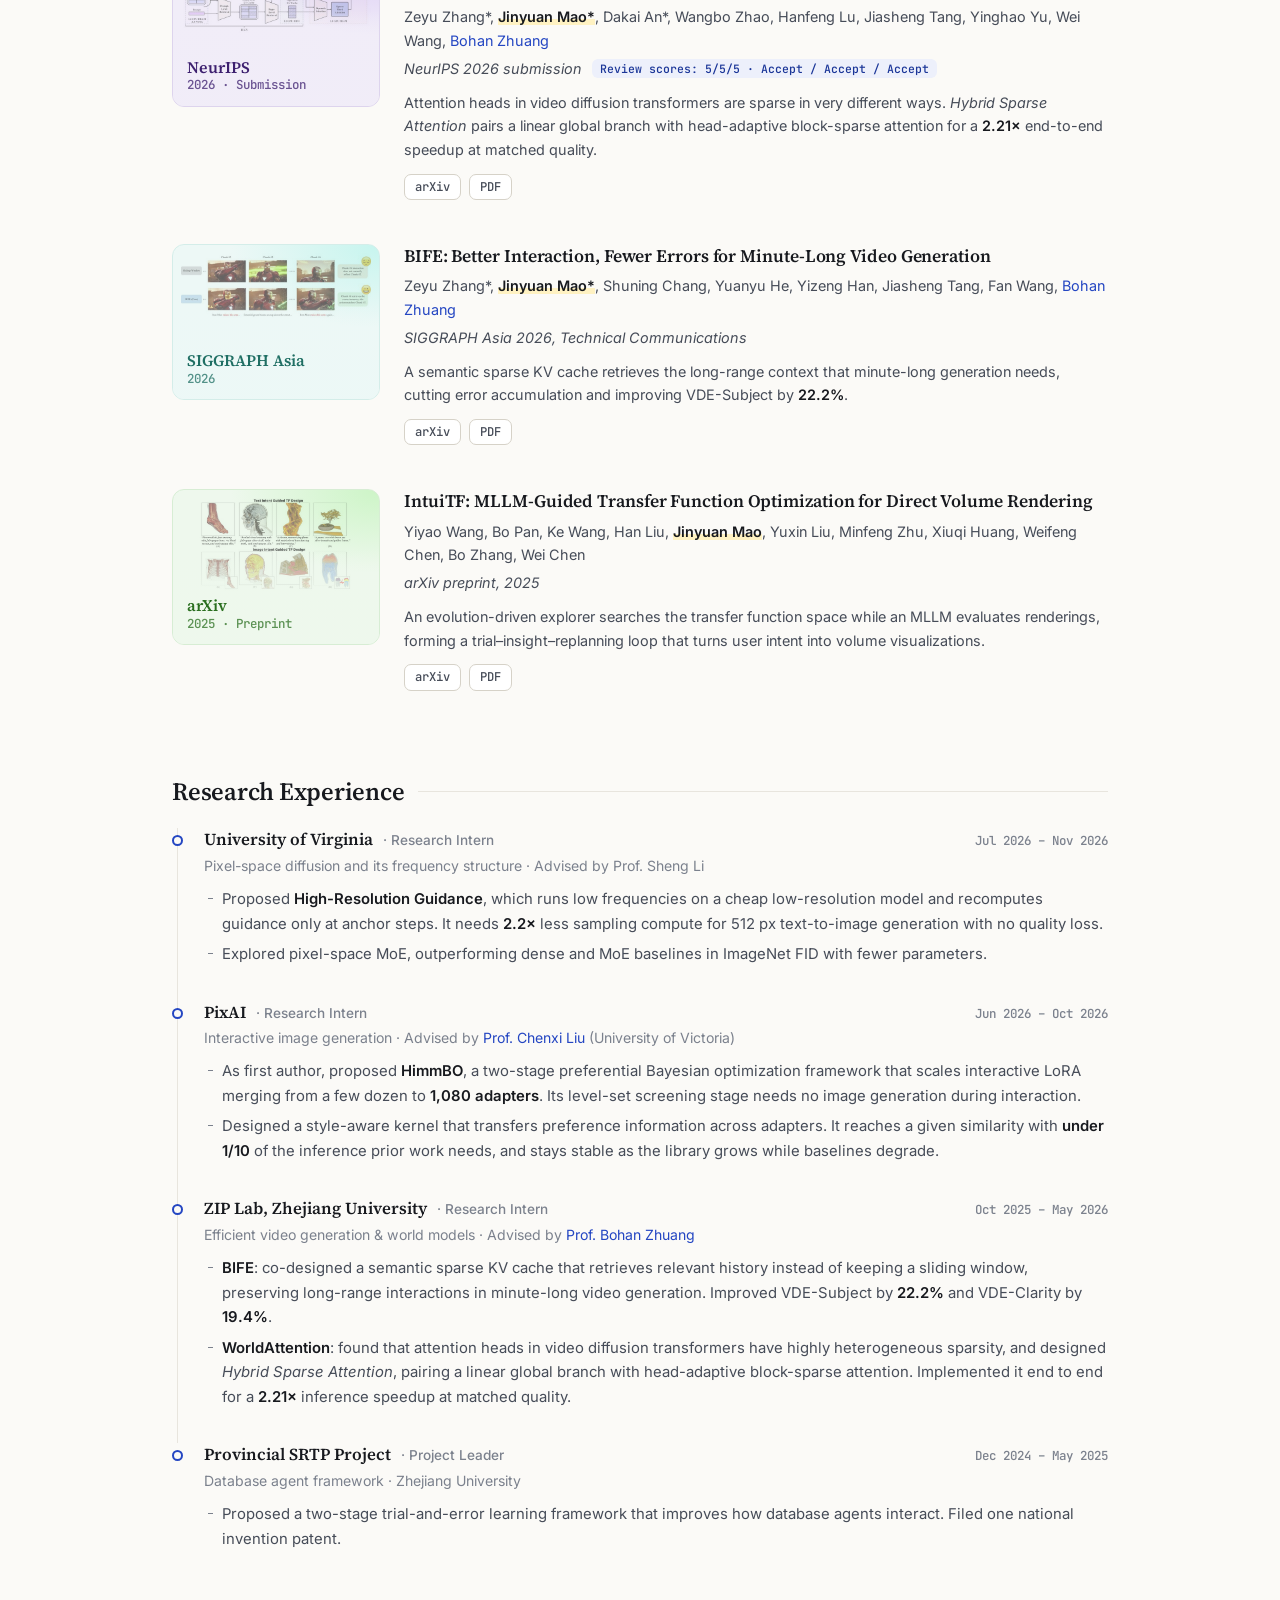
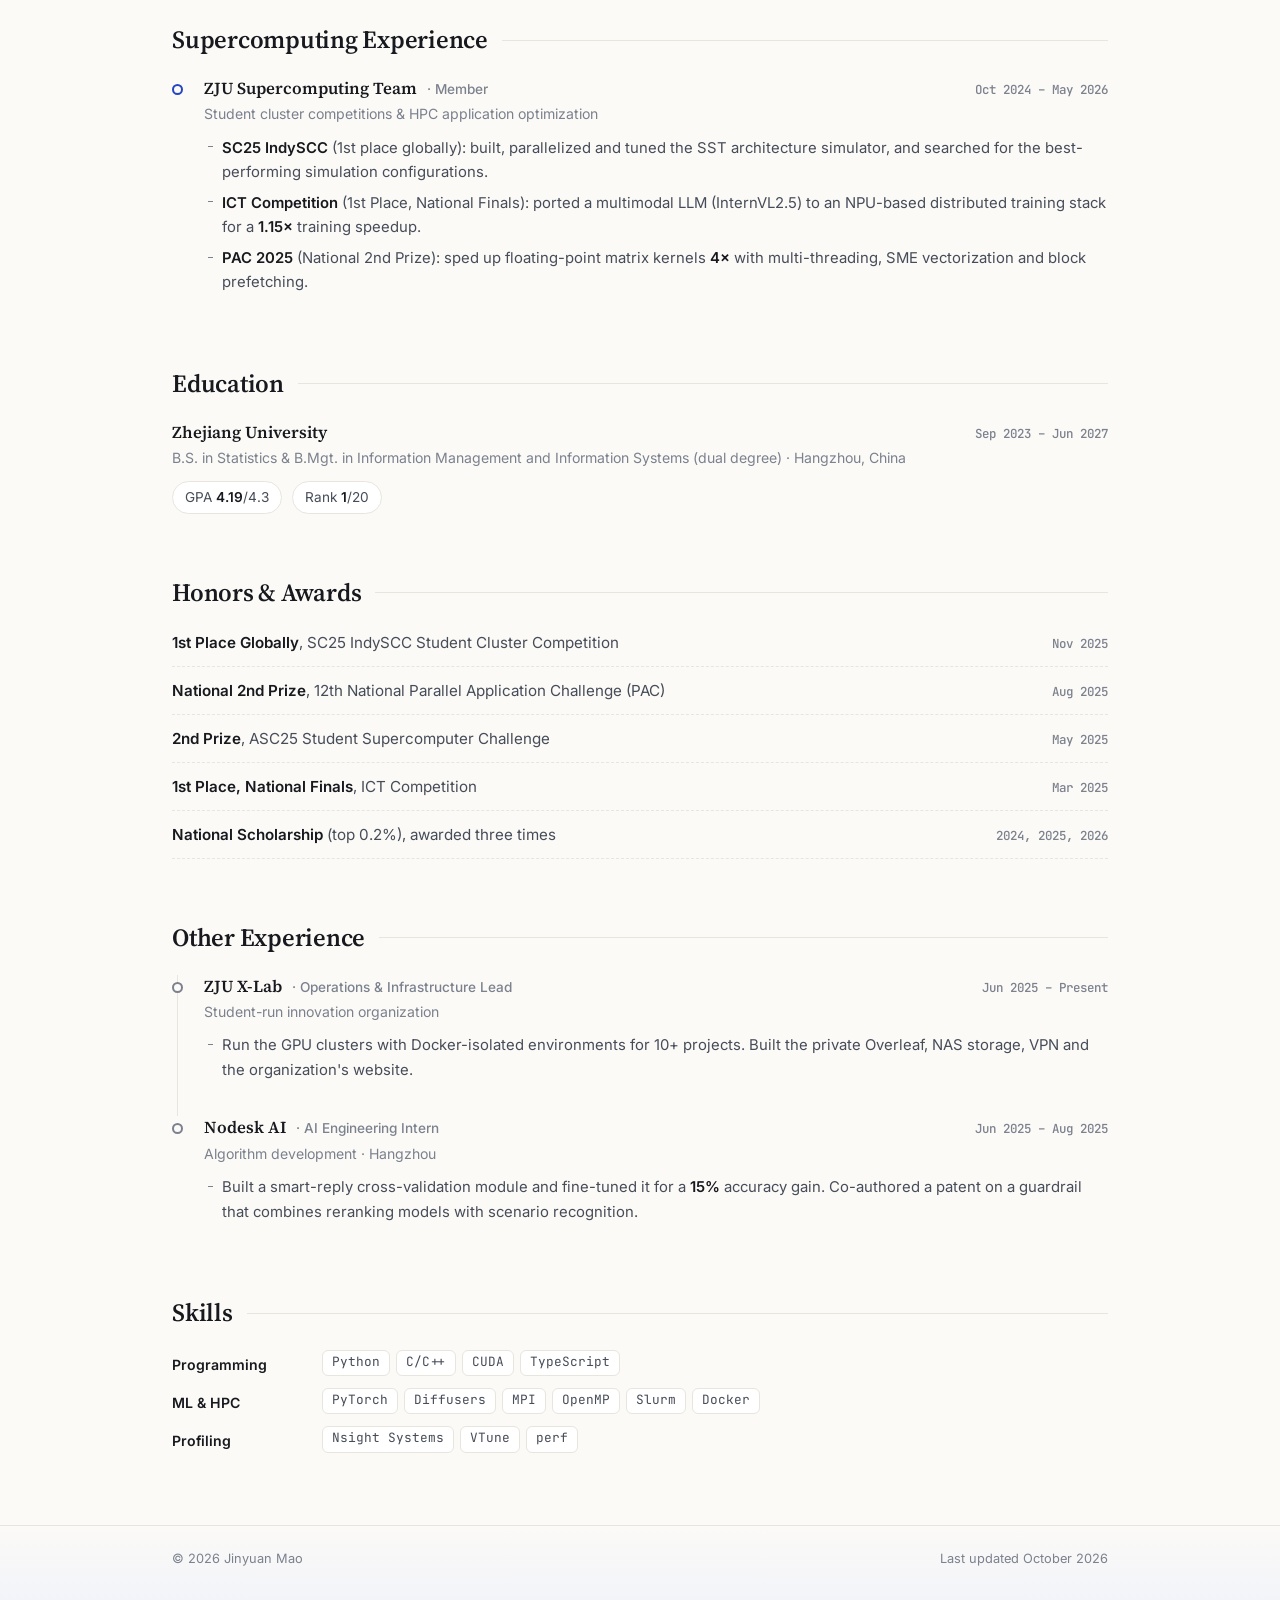
==== commit 821836ae: "Use application Gmail; HimmBO bullet tweak Co-Authored-By: Claude Opus 5.5 <noreply@anthropic.com>" ====
--- a/index.html
+++ b/index.html
@@ -20,7 +20,7 @@
     "alternateName": "茅晋源",
     "url": "https://skeletalknight.github.io/",
     "image": "https://skeletalknight.github.io/assets/img/avatar.jpg",
-    "email": "mailto:jymao@zju.edu.cn",
+    "email": "mailto:mao.jinyuan.cs@gmail.com",
     "affiliation": { "@type": "CollegeOrUniversity", "name": "Zhejiang University" },
     "knowsAbout": ["Computer Vision", "Image and Video Generation", "Interactive Generation", "Efficient AI"],
     "sameAs": [
@@ -102,9 +102,9 @@
       </ul>
 
       <div class="links">
-        <a class="btn btn-primary" href="mailto:jymao@zju.edu.cn">
+        <a class="btn btn-primary" href="mailto:mao.jinyuan.cs@gmail.com">
           <svg viewBox="0 0 24 24" aria-hidden="true"><rect x="3" y="5" width="18" height="14" rx="2"/><path d="m4 7 8 6 8-6"/></svg>
-          jymao@zju.edu.cn
+          mao.jinyuan.cs@gmail.com
         </a>
         <a class="btn" href="assets/Jinyuan_Mao_CV.pdf" target="_blank" rel="noopener">
           <svg viewBox="0 0 24 24" aria-hidden="true"><path d="M14 3H7a2 2 0 0 0-2 2v14a2 2 0 0 0 2 2h10a2 2 0 0 0 2-2V8z"/><path d="M14 3v5h5M9 13h6M9 17h6"/></svg>
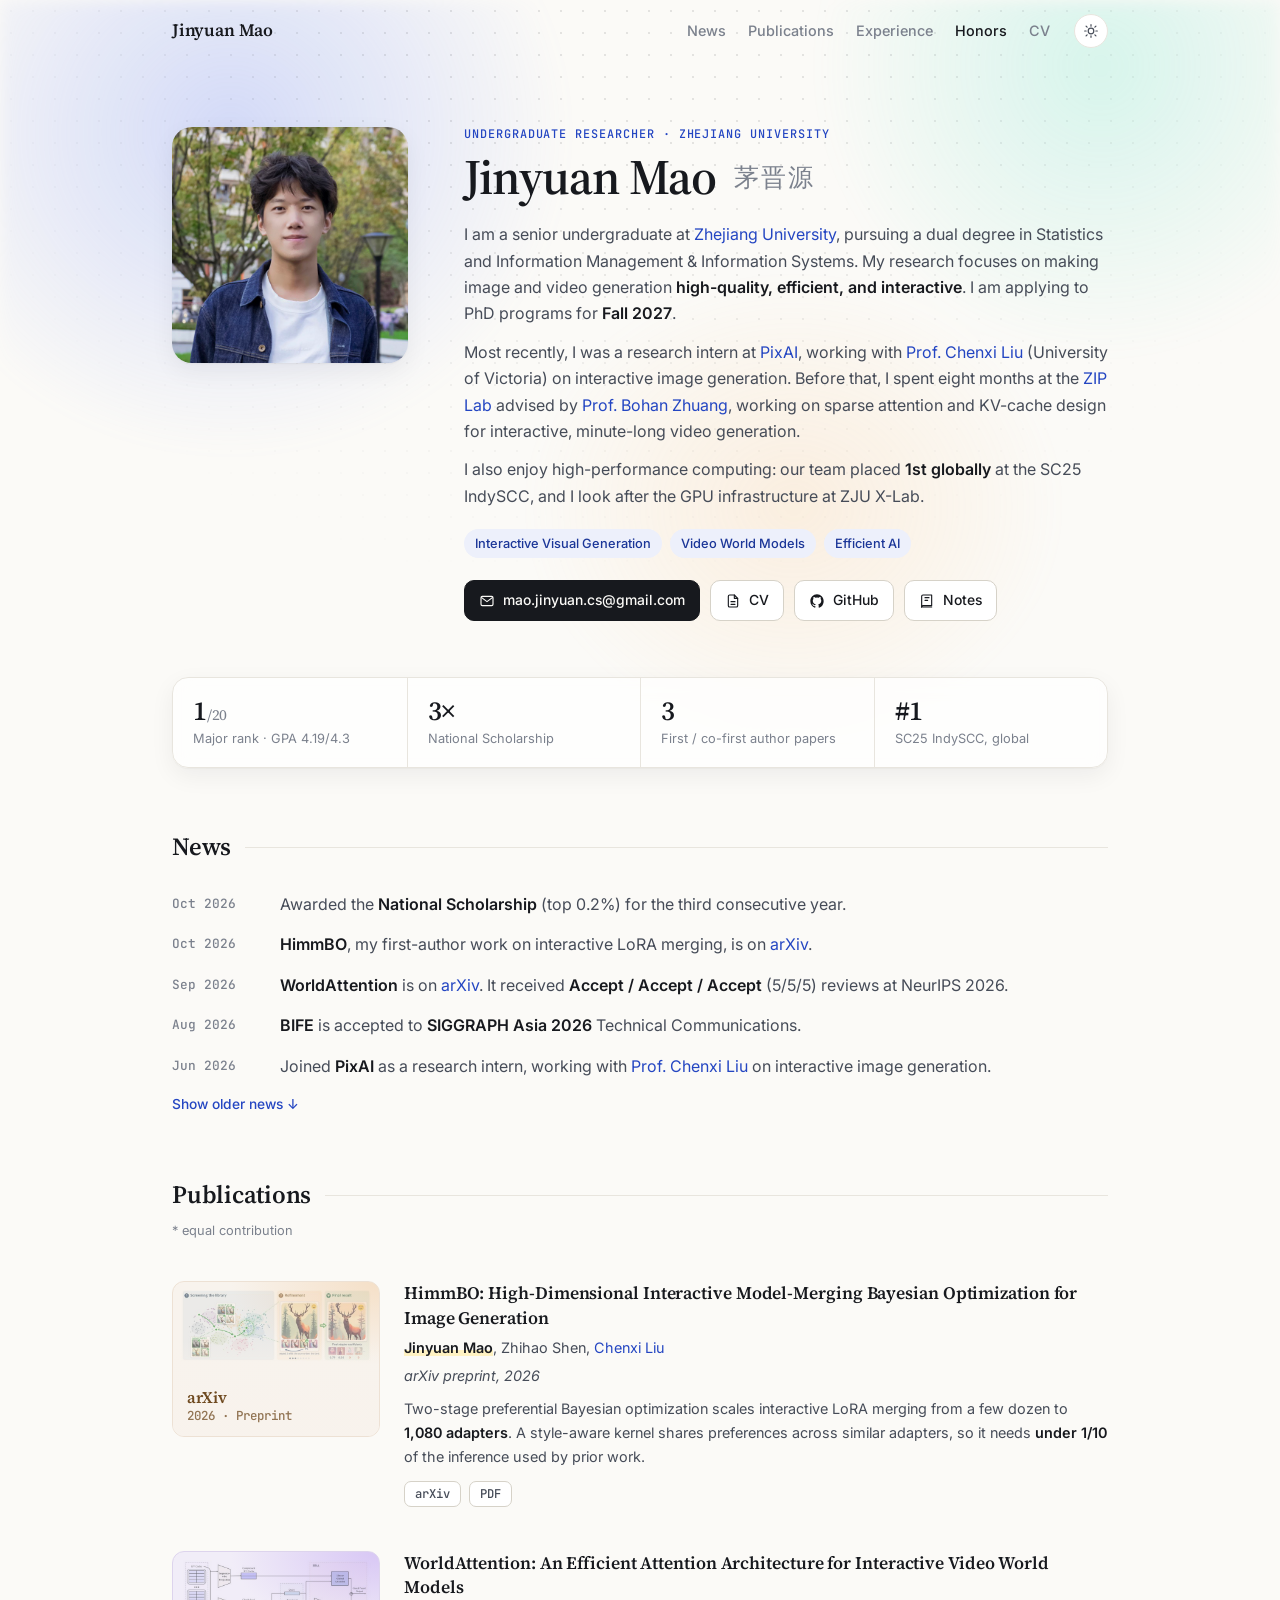
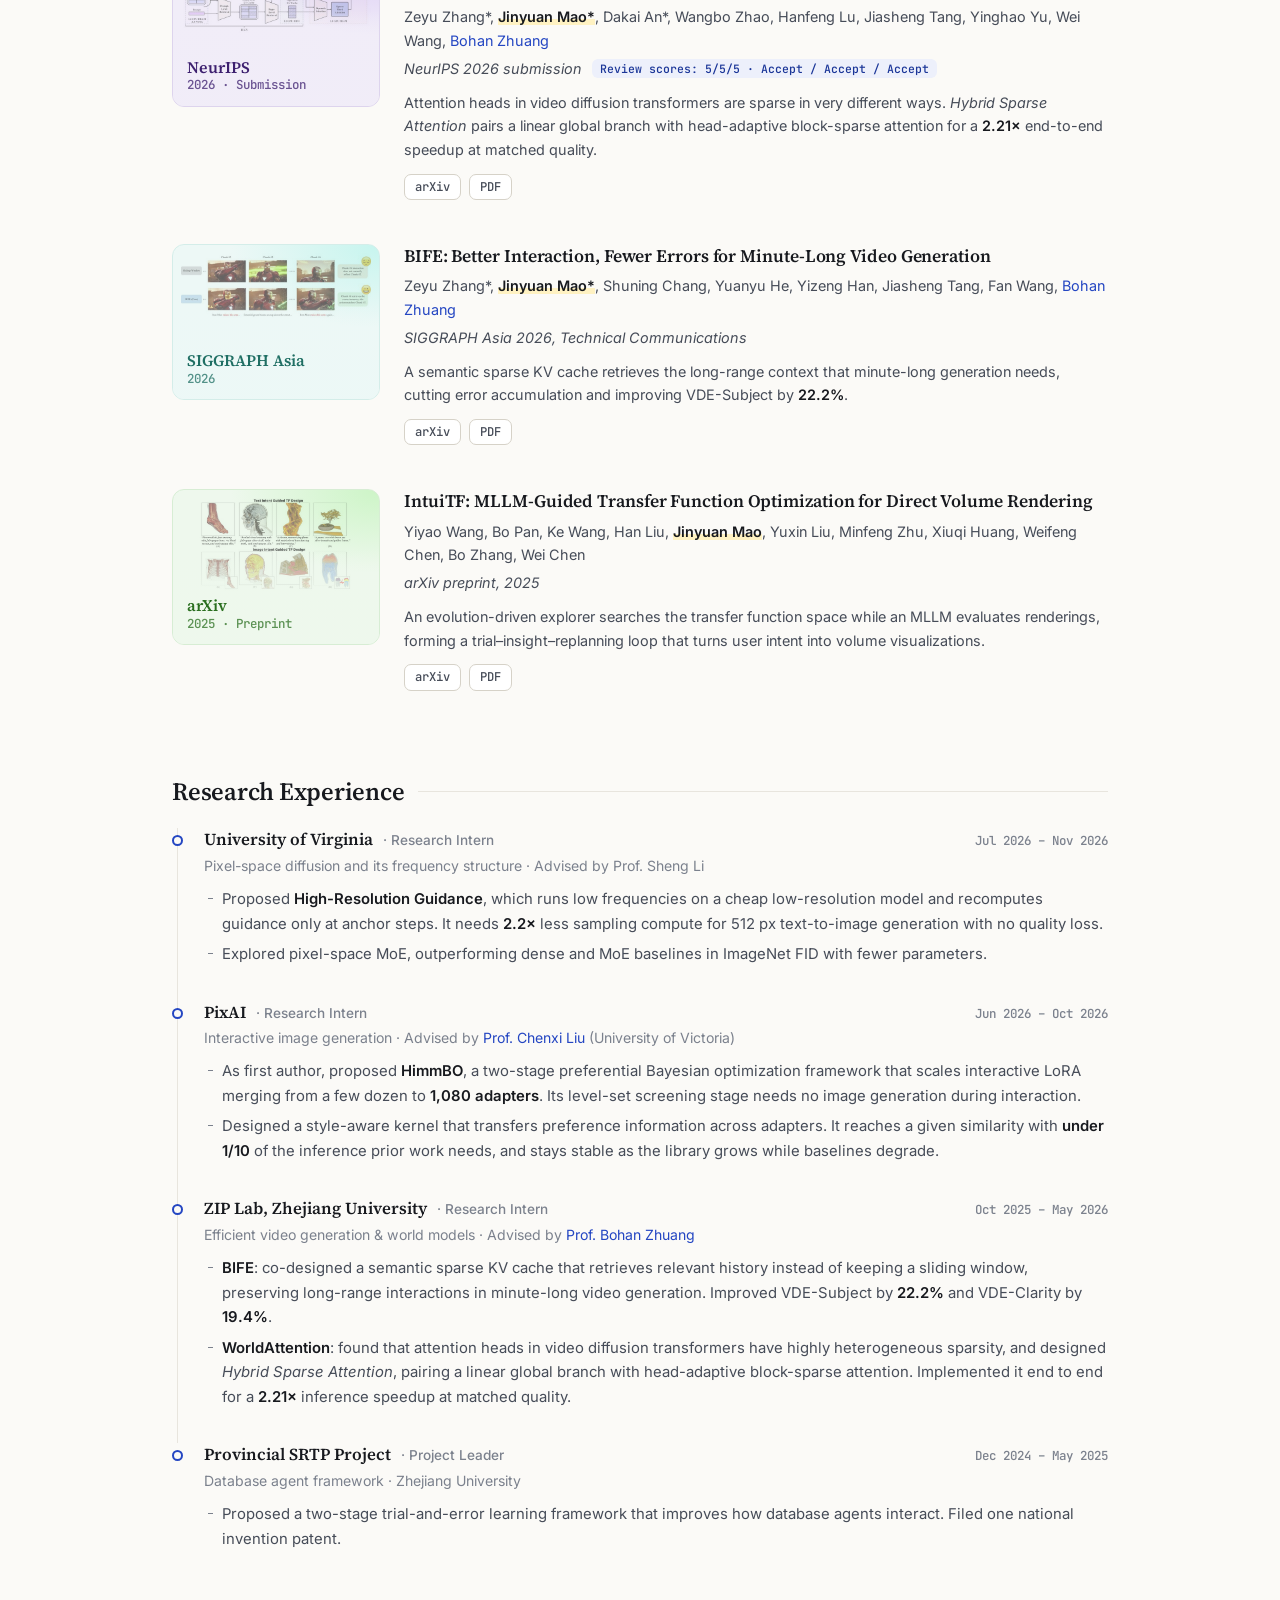
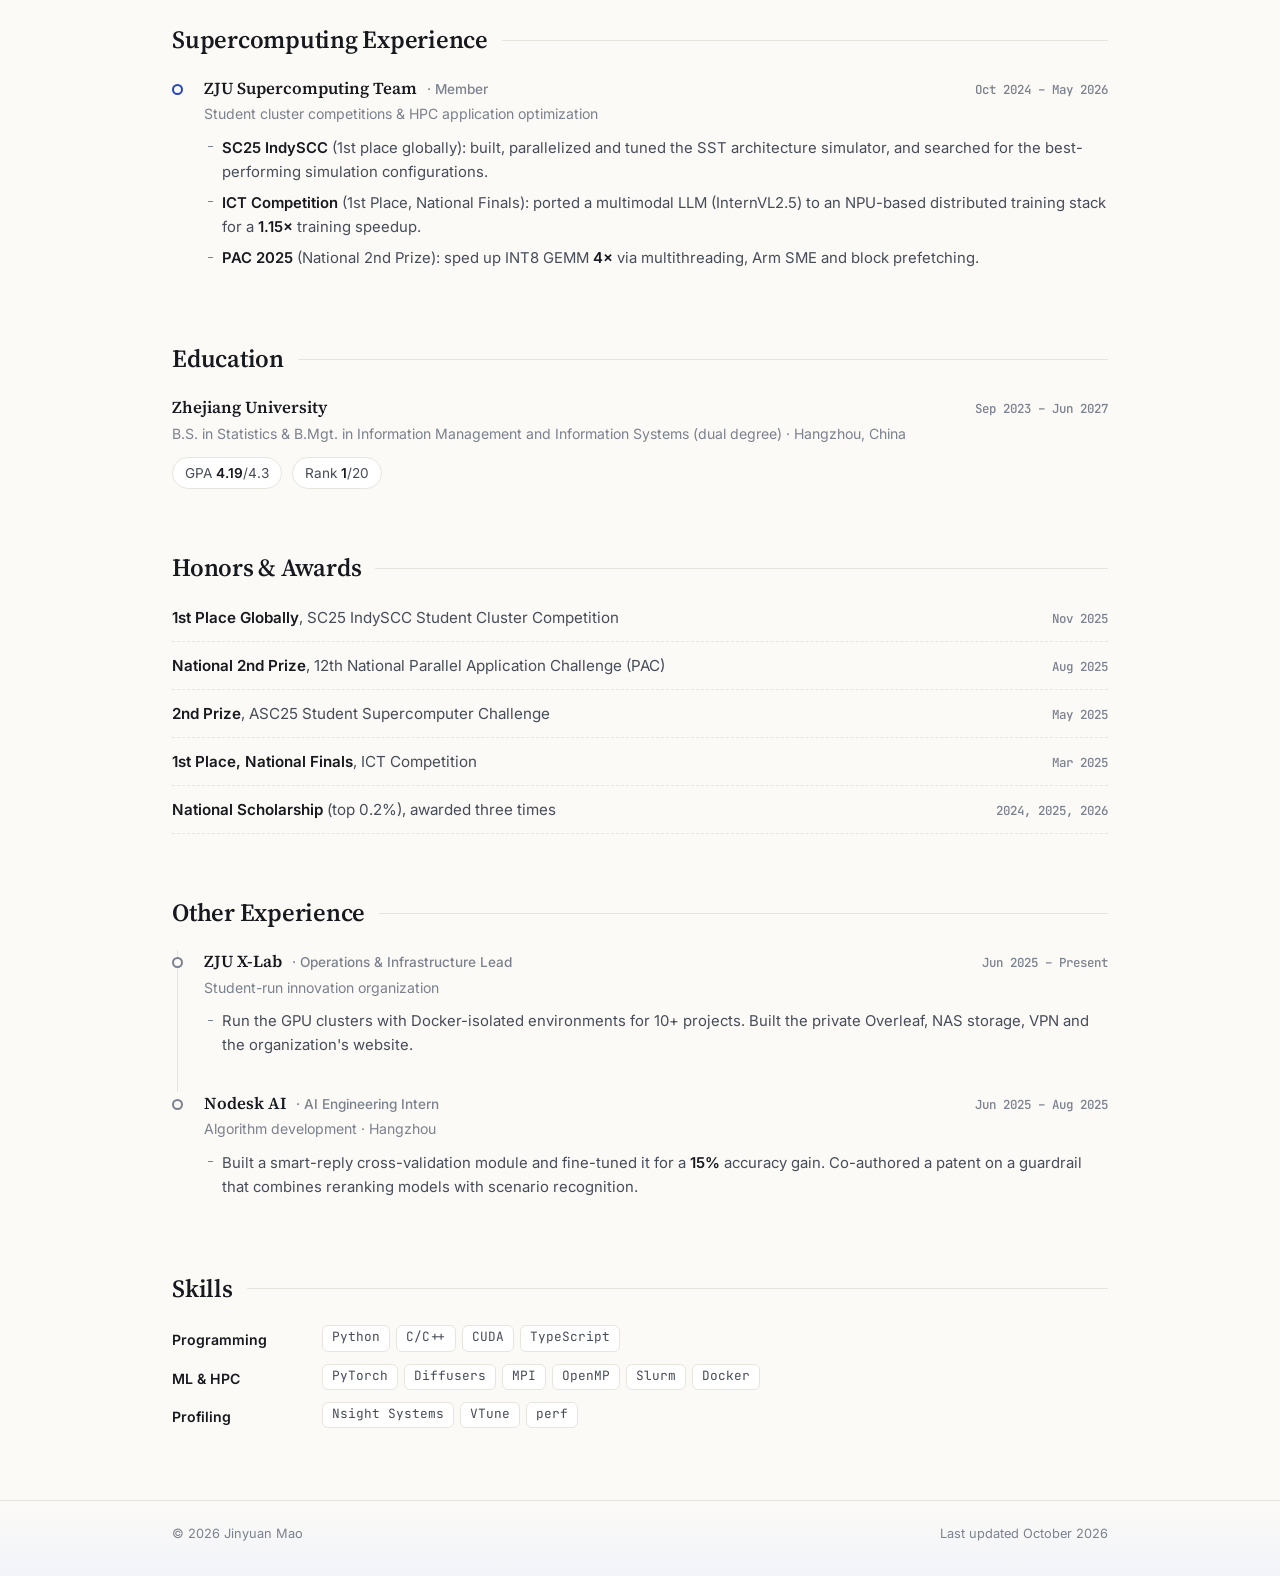
==== commit 88d473ab: "PAC: INT8 GEMM (not floating-point) Co-Authored-By: Claude Opus 5.5 <noreply@anthropic.com>" ====
--- a/index.html
+++ b/index.html
@@ -295,7 +295,7 @@
         <ul>
           <li><strong>SC25 IndySCC</strong> (1st place globally): built, parallelized and tuned the SST architecture simulator, and searched for the best-performing simulation configurations.</li>
           <li><strong>ICT Competition</strong> (1st Place, National Finals): ported a multimodal LLM (InternVL2.5) to an NPU-based distributed training stack for a <strong>1.15×</strong> training speedup.</li>
-          <li><strong>PAC 2025</strong> (National 2nd Prize): sped up floating-point matrix kernels <strong>4×</strong> with multi-threading, SME vectorization and block prefetching.</li>
+          <li><strong>PAC 2025</strong> (National 2nd Prize): sped up INT8 GEMM <strong>4×</strong> via multithreading, Arm SME and block prefetching.</li>
         </ul>
       </li>
     </ol>
